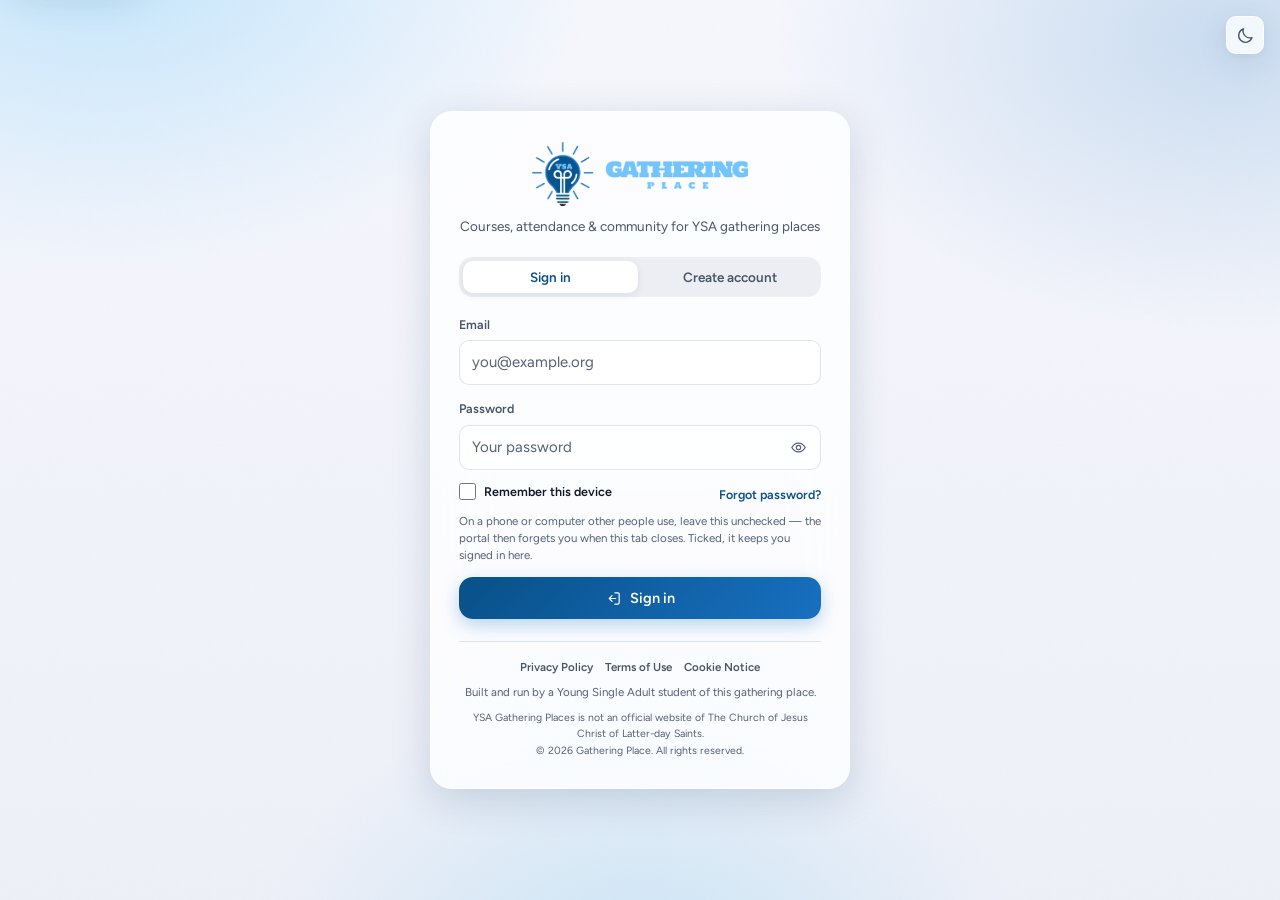
==== app/index.html @ 546b8330 "Gathering Place app, 2026-10-23 19:20 - app/index.html" ====
<!DOCTYPE html>
<html lang="en">
<head>
  <meta charset="UTF-8" />
  <meta name="viewport" content="width=device-width, initial-scale=1.0, viewport-fit=cover" />
  <meta name="theme-color" content="#085088" />
  <title>Gathering Place Portal</title>
  <!-- Every address below is relative, not rooted. The portal serves this page from the
       top of its own domain, where "assets/..." lands on /assets/...; the fixed public
       page serves the same file from a folder of its own, where the same word lands one
       level down. Rooted paths would point at the wrong place in one of the two, and a
       relative path is correct in both because the app changes screens by hash — the
       address of this document never moves while it is open. -->
  <link rel="manifest" href="manifest.webmanifest" />
  <link rel="apple-touch-icon" href="assets/img/icons/apple-touch-icon.png" />
  <meta name="apple-mobile-web-app-capable" content="yes" />
  <meta name="apple-mobile-web-app-status-bar-style" content="default" />
  <meta name="apple-mobile-web-app-title" content="Gathering Place" />
  <script src="assets/js/theme.js?v=101"></script>
  <link rel="icon" type="image/png" href="assets/img/logo.png?v=101" />
  <link rel="stylesheet" href="assets/css/style.css?v=101" />
</head>
<body>
  <!-- The horizon of a screen that is still arriving. It sits above everything and
       takes no taps; js/app.js turns it on only when a request is still out. -->
  <div id="progress" class="progress" aria-hidden="true"></div>
  <a class="skip-link" href="#main">Skip to content</a>
  <div id="app">
    <div class="splash">Loading Gathering Place…</div>
  </div>
  <div id="toast-host" aria-live="polite" aria-atomic="false"></div>
  <div id="announce" class="sr-only" aria-live="polite" aria-atomic="true"></div>
  <!-- The QR decoder loads on demand from qr.js — only the check-in camera reads codes. -->
  <script src="assets/js/vendor/qrcode.min.js"></script>
  <script src="assets/js/api.js?v=101"></script>
  <script src="assets/js/ui.js?v=101"></script>
  <script src="assets/js/context.js?v=101"></script>
  <!-- The bell is loaded with the shell rather than as a page: the bar carries it on every
       screen, and it is the one widget that keeps working between pages. -->
  <script src="assets/js/notify.js?v=101"></script>
  <script src="assets/js/qr.js?v=101"></script>
  <script src="assets/js/pages/legal.js?v=101"></script>
  <script src="assets/js/pages/auth.js?v=101"></script>
  <script src="assets/js/pages/dashboard.js?v=101"></script>
  <script src="assets/js/pages/classes.js?v=101"></script>
  <script src="assets/js/pages/messages.js?v=101"></script>
  <script src="assets/js/pages/certdesign.js?v=101"></script>
  <!-- The certificate screen is a page of its own now, so it loads with the router that
       names it and the page that offers the places to choose from. -->
  <script src="assets/js/pages/certificates.js?v=101"></script>
  <script src="assets/js/pages/stake.js?v=101"></script>
  <script src="assets/js/pages/courses.js?v=101"></script>
  <script src="assets/js/pages/attendance.js?v=101"></script>
  <script src="assets/js/pages/profile.js?v=101"></script>
  <script src="assets/js/pages/record.js?v=101"></script>
  <script src="assets/js/pages/checkin.js?v=101"></script>
  <script src="assets/js/pages/analytics.js?v=101"></script>
  <script src="assets/js/pages/study.js?v=101"></script>
  <script src="assets/js/pages/admin.js?v=101"></script>
  <script src="assets/js/pwa.js?v=101"></script>
  <script src="assets/js/app.js?v=101"></script>
</body>
</html>
---- app/assets/css/style.css ----
/* ============================================================
   Gathering Place — glassmorphism design system
   Light frosted-glass surfaces over a soft gradient mesh, with a
   night setting built from the same tokens rather than a second sheet.
   ============================================================ */

/* ---------------- The letters ----------------
   Gabarito carries the headings and the numbers worth noticing; Figtree carries
   everything a person reads. Both are open-licence files (SIL OFL 1.1 — the
   licences sit beside them in /fonts) served from this same server, because the
   Privacy Policy promises the portal calls out to nobody, and a font fetched
   from a stranger's server would make a quiet lie of that promise. Each address
   carries the bundle's own cache number for the same reason every other asset
   does: a file under /assets is kept a year, and a replacement letter only ever
   reaches anyone through a new number here and in index.html. font-display:
   swap so a slow connection reads the system face for a moment rather than
   no words at all. */
@font-face {
  font-family: "Gabarito";
  font-style: normal;
  font-weight: 600;
  font-display: swap;
  src: url("../fonts/gabarito-600.woff2?v=97") format("woff2");
}
@font-face {
  font-family: "Gabarito";
  font-style: normal;
  font-weight: 700;
  font-display: swap;
  src: url("../fonts/gabarito-700.woff2?v=97") format("woff2");
}
@font-face {
  font-family: "Figtree";
  font-style: normal;
  font-weight: 400;
  font-display: swap;
  src: url("../fonts/figtree-400.woff2?v=97") format("woff2");
}
@font-face {
  font-family: "Figtree";
  font-style: normal;
  font-weight: 600;
  font-display: swap;
  src: url("../fonts/figtree-600.woff2?v=97") format("woff2");
}
@font-face {
  font-family: "Figtree";
  font-style: normal;
  font-weight: 700;
  font-display: swap;
  src: url("../fonts/figtree-700.woff2?v=97") format("woff2");
}

:root {
  color-scheme: light;
  /* The accent is taken from the portal's own mark, not from a framework default:
     #085088 is the navy of the bulb's body and #1870c0 the blue of its filament, read
     straight off logo.png. Anything else — and an indigo-to-violet gradient in particular
     — is a template colour that matches nothing the stake owns. */
  --accent: #085088;
  --accent-2: #1870c0;
  --accent-sky: #5bc0f8;
  --accent-soft: rgba(24, 112, 192, .12);
  --accent-line: rgba(8, 80, 136, .38);
  --accent-glow: rgba(24, 112, 192, .30);
  --ink: #0f172a;
  --ink-2: #475569;
  --ink-3: #94a3b8;
  /* Fine print that still has to be read: the footer line, a field's hint. --ink-3 is
     for decoration (a placeholder, a grey icon) and measures only 2.2:1 on a frosted
     card in daylight; this is the quietest tone that passes WCAG AA at 11-13px. */
  --ink-fine: #55617a;
  --glass: rgba(255, 255, 255, .58);
  --glass-strong: rgba(255, 255, 255, .78);
  --glass-border: rgba(255, 255, 255, .72);
  --hairline: rgba(148, 163, 184, .28);
  --ok: #059669;
  --warn: #b45309;
  --danger: #e11d48;
  /* The surfaces a frosted card cannot express on its own. Named once so the night
     setting only has to answer these, not hunt through the sheet. */
  --page-bg: #eef0f8;
  --mesh-top: #f6f7fd;
  --mesh-1: rgba(91, 192, 248, .34);
  --mesh-2: rgba(24, 112, 192, .20);
  --mesh-3: rgba(14, 165, 233, .16);
  --surface: #fff;              /* a solid plate: a focused field, the selected tab */
  --field: rgba(255, 255, 255, .72);
  --topbar-bg: rgba(255, 255, 255, .55);
  --rail-bg: rgba(255, 255, 255, .6);
  --drawer-bg: rgba(255, 255, 255, .82);
  --dock-bg: rgba(255, 255, 255, .68);
  --subcard-bg: rgba(255, 255, 255, .45);
  --hover: rgba(148, 163, 184, .16);
  --track: rgba(148, 163, 184, .22);
  --tab-track: rgba(148, 163, 184, .16);
  --scrim: rgba(15, 23, 42, .38);
  --shimmer: linear-gradient(90deg, rgba(255,255,255,.4) 25%, rgba(255,255,255,.75) 50%, rgba(255,255,255,.4) 75%);
  --toast-bg: rgba(15, 23, 42, .82);
  --toast-fg: #fff;
  --toast-line: rgba(255, 255, 255, .14);
  --toast-err: rgba(190, 18, 60, .9);
  /* Status ink has to stay readable on a tinted pill in both settings. */
  --ok-ink: #046a4f;     /* 5.57:1 on the green wash, 4.94 on the dimmed glass of a dialog */
  --warn-ink: #92400e;   /* 5.96:1 on the amber wash — #b45309 was 4.22 */
  --danger-ink: #a30f35; /* 5.48:1 on the red wash — #be123c was 4.38 */
  --info-ink: #1d4ed8;
  --neutral-bg: rgba(100, 116, 139, .14);
  --ok-bg: rgba(5, 150, 105, .14);
  --warn-bg: rgba(217, 119, 6, .16);
  --danger-bg: rgba(225, 29, 72, .13);
  --info-bg: rgba(37, 99, 235, .13);
  --danger-wash: rgba(225, 29, 72, .08);
  --on-accent: #fff;            /* white on the navy end measures 8.2:1; night answers it below */
  /* Three corners and two shapes. A surface — a card, a panel, a modal, the dock —
     wears --r-lg; a component inside one — a button, a stat, a menu, a toast —
     wears --r-md; something you tap that sits inside a component, or a row inside
     a panel, wears --r-sm. A pill is 999px and a circle is 50%: those are shapes,
     not sizes, and they never take a step. */
  --r-lg: 22px;
  --r-md: 14px;
  --r-sm: 10px;
  /* The spacing scale: the even numbers from 2 to 34, and nothing between them.
     This UI is dense, so the grid is two pixels rather than four; a size that used
     to sit on an odd number (7, 9, 11) was hand-tuned drift and now rounds to the
     step beside it. 0, 1px hairlines, negative pulls and the three page-level
     offsets (56, 90, 120 — room under the fixed dock) stay literal. */
  --sp-2: 2px;   --sp-4: 4px;   --sp-6: 6px;   --sp-8: 8px;
  --sp-10: 10px; --sp-12: 12px; --sp-14: 14px; --sp-16: 16px;
  --sp-18: 18px; --sp-20: 20px; --sp-22: 22px; --sp-24: 24px;
  --sp-26: 26px; --sp-28: 28px; --sp-30: 30px; --sp-32: 32px;
  --sp-34: 34px;
  --sp-56: 56px;  --sp-90: 90px;  --sp-120: 120px;
  /* The desktop rail's own width. It is a piece of geometry, not a step, and the
     shell's left offsets are measured from this one number rather than repeating
     it as 244 and 268 in two places. */
  --rail-w: 244px;
  /* The type scale: eight steps, named once. A size that is not one of these is
     either a numeral read as a picture (a badge count, the rotating code) or a
     form control, and says so where it is written. */
  --t-hero: 26px;      /* a screen's own title, the headline number */
  --t-title: 18px;     /* a modal's name, a card's claim */
  --t-card: 15px;      /* a section head inside a document */
  --t-body: 14.5px;    /* reading text: a message, a paragraph */
  --t-ui: 13.5px;      /* controls: buttons, tabs, tables, toasts */
  --t-meta: 12.5px;    /* the second line under a title */
  --t-fine: 11.5px;    /* hints, pills, fine print a person still reads */
  --t-micro: 10.5px;   /* the quietest labels: the dock, the rail */
  --shadow-1: 0 2px 10px rgba(15, 23, 42, .05), 0 10px 34px rgba(8, 45, 78, .08);
  --shadow-2: 0 10px 40px rgba(8, 45, 78, .16);
  --rail-shadow: 8px 0 40px rgba(8, 45, 78, .05);
  --blur: blur(18px) saturate(160%);
  /* Figtree for the words. Chosen beside Gabarito from three candidates in a
     preview drawn with these same tokens — and, before it, the stack named Inter,
     which was never actually loaded: every visitor saw whatever their device
     happened to have, and no two people saw the same portal. */
  --font: "Figtree", "Segoe UI", -apple-system, BlinkMacSystemFont, Roboto,
          "Helvetica Neue", Arial, sans-serif;
  /* Only the three weights the shipped files own, and each has one job: 400 is
     reading text, 600 is every label, control, table head and name in a list, and
     700 belongs to the display face and to a numeral that is the content of its
     tile — a count, a code, a date. A label is not a headline; asking for a
     weight no file owns (500 was doing that once) picks the nearest face and
     makes a label look like unremarkable text. */
  /* Gabarito for the headings and the numbers worth noticing: the face a title
     wears, falling back to the body face rather than to the system. */
  --font-display: "Gabarito", "Figtree", "Segoe UI", -apple-system, Roboto,
                  "Helvetica Neue", Arial, sans-serif;
}

/* ---------------- Night setting ----------------
   The same glass, seen through a dark room: the frosted plates go deep slate, the
   mesh dims instead of brightening, and the accent lifts so it still carries a
   heading. Nothing here re-creates a layout — only the values above change. */
[data-theme="dark"] {
  color-scheme: dark;
  --accent: #6cbcf5;
  --accent-2: #9ad6fb;
  --accent-sky: #9ad6fb;
  --accent-soft: rgba(108, 188, 245, .17);
  --accent-line: rgba(108, 188, 245, .42);
  --accent-glow: rgba(108, 188, 245, .26);
  --ink: #eaeefb;
  --ink-2: #aab5d0;
  --ink-3: #7d89a8;
  --ink-fine: #a8b6d6;
  --glass: rgba(30, 39, 66, .62);
  --glass-strong: rgba(35, 45, 74, .88);
  --glass-border: rgba(148, 163, 184, .2);
  --hairline: rgba(148, 163, 184, .17);
  --ok: #34d399;
  --warn: #fbbf24;
  --danger: #fb7185;
  --page-bg: #0b1020;
  --mesh-top: #101731;
  --mesh-1: rgba(24, 112, 192, .30);
  --mesh-2: rgba(91, 192, 248, .13);
  --mesh-3: rgba(14, 165, 233, .10);
  --surface: #1b2340;
  --field: rgba(12, 18, 38, .6);
  --topbar-bg: rgba(13, 19, 40, .78);
  --rail-bg: rgba(13, 19, 40, .86);
  --drawer-bg: rgba(15, 22, 45, .96);
  --dock-bg: rgba(21, 29, 55, .92);
  --subcard-bg: rgba(12, 18, 38, .5);
  --hover: rgba(148, 163, 184, .12);
  --track: rgba(148, 163, 184, .2);
  --tab-track: rgba(148, 163, 184, .14);
  --scrim: rgba(2, 6, 18, .68);
  --shimmer: linear-gradient(90deg, rgba(148,163,184,.07) 25%, rgba(148,163,184,.17) 50%, rgba(148,163,184,.07) 75%);
  --toast-bg: rgba(226, 232, 240, .95);
  --toast-fg: #0b1020;
  --toast-line: rgba(15, 23, 42, .16);
  --toast-err: rgba(251, 113, 133, .95);
  --ok-ink: #6ee7b7;
  --warn-ink: #fcd34d;
  --danger-ink: #fda4af;
  --info-ink: #93c5fd;
  --neutral-bg: rgba(148, 163, 184, .16);
  --ok-bg: rgba(52, 211, 153, .16);
  --warn-bg: rgba(251, 191, 36, .16);
  --danger-bg: rgba(251, 113, 133, .16);
  --info-bg: rgba(147, 197, 253, .16);
  --danger-wash: rgba(251, 113, 133, .12);
  /* The night accent lifts to a light blue so it still carries a heading, and that flips
     the text sitting on it: white on a light face measures barely 2:1, so a button or an
     avatar drawn in the accent carries dark ink here rather than white. */
  --on-accent: #06182b;
  --shadow-1: 0 2px 10px rgba(0, 0, 0, .3), 0 10px 34px rgba(2, 6, 23, .45);
  --shadow-2: 0 10px 40px rgba(2, 6, 23, .6);
  --rail-shadow: 8px 0 40px rgba(2, 6, 23, .4);
}


* { box-sizing: border-box; margin: 0; padding: 0; }
html { -webkit-text-size-adjust: 100%; }
/* A component class that sets `display` — .btn, .scan-video, .dock-item — outranks the
   browser's own [hidden] rule, so hiding an element with the attribute would silently
   fail and show both halves of a two-state control. One line keeps `hidden` honest. */
[hidden] { display: none !important; }
body {
  min-height: 100vh;
  font-family: var(--font);
  color: var(--ink);
  line-height: 1.55;
  -webkit-font-smoothing: antialiased;
  text-rendering: optimizeLegibility;
  background: var(--page-bg);
}

/* Gradient mesh backdrop */
body::before {
  content: "";
  position: fixed; inset: 0; z-index: -2;
  background:
    radial-gradient(52rem 34rem at 8% -6%, var(--mesh-1), transparent 60%),
    radial-gradient(46rem 30rem at 96% 4%, var(--mesh-2), transparent 62%),
    radial-gradient(40rem 30rem at 50% 108%, var(--mesh-3), transparent 60%),
    linear-gradient(180deg, var(--mesh-top) 0%, var(--page-bg) 100%);
}
/* Fine grain so surfaces never look flat */
body::after {
  content: "";
  position: fixed; inset: 0; z-index: -1; pointer-events: none; opacity: .35;
  background-image: url("data:image/svg+xml,%3Csvg xmlns='http://www.w3.org/2000/svg' width='140' height='140'%3E%3Cfilter id='n'%3E%3CfeTurbulence type='fractalNoise' baseFrequency='.9' numOctaves='2'/%3E%3CfeColorMatrix type='saturate' values='0'/%3E%3C/filter%3E%3Crect width='140' height='140' filter='url(%23n)' opacity='.05'/%3E%3C/svg%3E");
}

a { color: var(--accent); text-decoration: none; }
button { font-family: inherit; cursor: pointer; }
:focus-visible { outline: 2px solid var(--accent); outline-offset: 2px; }

.glass {
  background: var(--glass);
  -webkit-backdrop-filter: var(--blur);
  backdrop-filter: var(--blur);
  border: 1px solid var(--glass-border);
  box-shadow: var(--shadow-1);
}

/* ---------------- Top bar ---------------- */
.topbar {
  position: sticky; top: 0; z-index: 40;
  display: flex; align-items: center; gap: var(--sp-12);
  padding: var(--sp-12) var(--sp-18);
  background: var(--topbar-bg);
  -webkit-backdrop-filter: var(--blur);
  backdrop-filter: var(--blur);
  border-bottom: 1px solid var(--glass-border);
  box-shadow: 0 4px 24px rgba(8, 45, 78, .06);
}
.topbar .logo { display: flex; align-items: center; gap: var(--sp-10); flex: 1; min-width: 0; }
.topbar .brand-img { height: 30px; width: auto; display: block; }
.avatar-btn {
  display: flex; align-items: center; gap: var(--sp-8);
  background: var(--glass-strong); border: 1px solid var(--glass-border);
  border-radius: 999px; padding: var(--sp-6) var(--sp-12) var(--sp-6) var(--sp-6);
  -webkit-backdrop-filter: var(--blur); backdrop-filter: var(--blur);
  transition: box-shadow .18s, transform .18s;
}
.avatar-btn:hover { box-shadow: var(--shadow-1); transform: translateY(-1px); }
.avatar-btn .nm { font-size: var(--t-meta); font-weight: 600; color: var(--ink-2); }

.menu {
  position: absolute; right: 14px; top: 58px; z-index: 60; min-width: 210px;
  background: var(--glass-strong);
  -webkit-backdrop-filter: var(--blur); backdrop-filter: var(--blur);
  border: 1px solid var(--glass-border); border-radius: var(--r-md);
  box-shadow: var(--shadow-2); padding: var(--sp-6); overflow: hidden;
  animation: menuIn .16s ease;
}
@keyframes menuIn { from { opacity: 0; transform: translateY(-6px); } to { opacity: 1; } }
.menu .mhead { padding: var(--sp-8) var(--sp-12) var(--sp-6); font-size: var(--t-micro); letter-spacing: .06em;
               text-transform: uppercase; color: var(--ink-fine); font-weight: 600; }
.menu button {
  display: flex; align-items: center; gap: var(--sp-10); width: 100%;
  background: none; border: none; text-align: left;
  padding: var(--sp-10) var(--sp-12); border-radius: var(--r-sm); font-size: var(--t-ui); color: var(--ink);
}
.menu button:hover { background: var(--accent-soft); }
.menu button.danger { color: var(--danger); }
.menu button svg { color: var(--ink-2); }

/* ---------------- The bell ----------------
   The count is the whole feature, so it is the only thing on the bar allowed to be red —
   and it is a disc the number sits in, not a dot that says only "something happened".
   The panel is the account menu's glass at a width a paragraph can live in: frosted, since
   it is shell chrome that floats over the page rather than a plate of content, and quiet
   everywhere except the mark itself. */
.bell-wrap { position: relative; display: grid; }
.bell-btn { position: relative; }
.bell-dot {
  position: absolute; top: -5px; right: -5px;
  min-width: 17px; height: 17px; padding: 0 var(--sp-4); border-radius: 999px;
  background: var(--danger); color: var(--on-accent);
  font-size: 10px; font-weight: 700; font-variant-numeric: tabular-nums;
  display: none; place-items: center; line-height: 1;
  box-shadow: 0 2px 6px rgba(225, 29, 72, .38);
}
.bell-btn.has-news .bell-dot { display: grid; }
.bell-btn.has-news { color: var(--accent); border-color: var(--accent-line); }
.bell-panel {
  position: absolute; right: 0; top: calc(100% + 10px); z-index: 62;
  width: min(384px, calc(100vw - 24px));
  display: flex; flex-direction: column;
  background: var(--glass-strong);
  -webkit-backdrop-filter: blur(26px) saturate(170%); backdrop-filter: blur(26px) saturate(170%);
  border: 1px solid var(--glass-border); border-radius: var(--r-lg);
  box-shadow: var(--shadow-2); overflow: hidden; animation: menuIn .16s ease;
}
.bell-head { display: flex; align-items: center; justify-content: space-between; gap: var(--sp-10);
             padding: var(--sp-12) var(--sp-14) var(--sp-10); border-bottom: 1px solid var(--hairline); }
.bell-head .mhead { font-size: var(--t-micro); font-weight: 600; letter-spacing: .06em;
                    text-transform: uppercase; color: var(--ink-fine); }
.bell-all { background: none; border: none; font: inherit; font-size: var(--t-meta); font-weight: 600;
            color: var(--accent); padding: var(--sp-4) var(--sp-8); border-radius: var(--r-sm); cursor: pointer; }
.bell-all:hover { background: var(--accent-soft); }
.bell-list { max-height: min(56vh, 430px); overflow-y: auto; -webkit-overflow-scrolling: touch; }
.bell-none { padding: var(--sp-24) var(--sp-20); text-align: center; color: var(--ink-fine);
             font-size: var(--t-meta); line-height: 1.62; }
.bell-row { display: flex; align-items: flex-start; gap: var(--sp-2); padding: var(--sp-2) var(--sp-8) var(--sp-2) var(--sp-6);
            border-bottom: 1px solid var(--hairline); }
.bell-row:last-child { border-bottom: none; }
.bell-open { flex: 1 1 auto; min-width: 0; display: flex; align-items: flex-start; gap: var(--sp-12);
             background: none; border: none; font: inherit; color: inherit; text-align: left;
             padding: var(--sp-12) var(--sp-4); border-radius: var(--r-sm); cursor: pointer; }
.bell-open:hover { background: var(--hover); }
/* One mark per kind of news, tinted by what it is: a reminder is a warning about tomorrow,
   a result is good news about you, and a message is a message. */
.bell-ic { flex: none; width: 30px; height: 30px; border-radius: var(--r-sm); display: grid;
           place-items: center; background: var(--accent-soft); color: var(--accent); }
.bell-ic.reminder { background: var(--warn-bg); color: var(--warn-ink); }
.bell-ic.result { background: var(--ok-bg); color: var(--ok-ink); }
.bell-ic.account { background: var(--info-bg); color: var(--info-ink); }
.bell-words { display: flex; flex-direction: column; min-width: 0; }
.bell-title { font-size: var(--t-ui); font-weight: 600; letter-spacing: -.01em; color: var(--ink); }
.bell-body { font-size: var(--t-meta); line-height: 1.55; color: var(--ink-2); margin-top: var(--sp-2);
             display: -webkit-box; -webkit-line-clamp: 3; line-clamp: 3;
             -webkit-box-orient: vertical; overflow: hidden; }
/* --ink-fine, not --ink-3: how long ago a notice arrived is information a person reads,
   and the sheet's own rule reserves --ink-3 for decoration that may fail to be read. */
.bell-when { font-size: var(--t-micro); font-weight: 600; letter-spacing: .05em; text-transform: uppercase;
             color: var(--ink-fine); margin-top: var(--sp-4); }
.bell-seen { flex: none; width: 28px; height: 28px; margin-top: var(--sp-12); border: none;
             background: none; color: var(--ink-fine); border-radius: var(--r-sm); display: grid;
             place-items: center; cursor: pointer; }
.bell-seen:hover { background: var(--hover); color: var(--ink-2); }
.bell-older { padding: var(--sp-10) var(--sp-16) var(--sp-12); font-size: var(--t-fine); line-height: 1.5; color: var(--ink-fine);
              border-top: 1px solid var(--hairline); }
.bell-foot { border-top: 1px solid var(--hairline); padding: var(--sp-12) var(--sp-14) var(--sp-14);
             background: var(--subcard-bg); }
.bell-alerts { display: flex; align-items: center; gap: var(--sp-10); cursor: pointer;
               font-size: var(--t-meta); font-weight: 600; color: var(--ink); }
/* The switch is drawn rather than the checkbox shown: a tick box asks nothing of a thumb,
   while a sliding face says what the other half of the sentence would be. */
.bell-check { appearance: none; -webkit-appearance: none; flex: none; position: relative;
  width: 40px; height: 23px; border-radius: 999px; background: var(--track);
  border: 1px solid var(--glass-border); cursor: pointer; transition: background .18s; }
.bell-check::after { content: ""; position: absolute; top: 2px; left: 2px; width: 17px;
  height: 17px; border-radius: 50%; background: var(--surface);
  box-shadow: 0 1px 3px rgba(15, 23, 42, .3); transition: transform .18s; }
.bell-check:checked { background: var(--accent); }
.bell-check:checked::after { transform: translateX(17px); }
.bell-note { margin-top: var(--sp-8); font-size: var(--t-fine); line-height: 1.55; color: var(--ink-fine); }
/* On a phone the bar is only so wide, so the drop becomes a sheet hung from the bar itself:
   the wrapper stops being the anchor and the sticky topbar, which is positioned, takes over. */
@media (max-width: 620px) {
  .bell-wrap { position: static; }
  .bell-panel { left: 8px; right: 8px; width: auto; top: calc(100% + 4px); }
}
/* The bar gained a control, so the account chip gives back the room it was borrowing: the
   face says whose it is, and the name is one tap away in the menu it opens. */
@media (max-width: 480px) {
  .avatar-btn .nm { display: none; }
  .avatar-btn { padding: var(--sp-6); }
}

/* ---------------- Layout ---------------- */
.container { max-width: 980px; margin: 0 auto; padding: var(--sp-22) var(--sp-18) var(--sp-120); }
.page-head { margin-bottom: var(--sp-18); }
.page-title { font-family: var(--font-display); font-size: var(--t-hero);
             font-weight: 700; letter-spacing: -.012em; }
.page-sub { color: var(--ink-2); font-size: var(--t-ui); margin-top: var(--sp-2); }

/* The shell frosts (topbar, rail, drawer, dock, modal, the sign-in card); the plates the
   information sits on are solid. A frosted plate over a frosted shell has nothing behind it
   to blur, so it only ever loses contrast — and a white edge on a white card is no edge at
   all, which is why every plate below takes --hairline rather than --glass-border. */
.card {
  background: var(--surface);
  border: 1px solid var(--hairline);
  border-radius: var(--r-lg);
  box-shadow: var(--shadow-1);
  padding: var(--sp-18);
  margin-bottom: var(--sp-16);
}
.card > h2, .sec-title {
  font-size: var(--t-meta); font-weight: 600; letter-spacing: .07em; text-transform: uppercase;
  color: var(--ink-2); margin-bottom: var(--sp-12);
}
.sec-title { margin: var(--sp-22) var(--sp-2) var(--sp-10); }

.stat-grid { display: grid; grid-template-columns: repeat(2, 1fr); gap: var(--sp-12); }
.stat {
  background: var(--surface);
  border: 1px solid var(--hairline); border-radius: var(--r-md);
  padding: var(--sp-14) var(--sp-16); box-shadow: var(--shadow-1);
}
.stat .n { font-family: var(--font-display); font-size: var(--t-hero);
           font-weight: 700; letter-spacing: -.02em; color: var(--accent); }
.stat .l { font-size: var(--t-fine); font-weight: 600; letter-spacing: .05em; text-transform: uppercase;
           color: var(--ink-fine); }

/* ---------------- Forms ---------------- */
label { display: block; font-size: var(--t-meta); font-weight: 600; color: var(--ink-2); margin-bottom: var(--sp-6); }
input, select, textarea {
  width: 100%; font: inherit; font-size: 15px; color: var(--ink);
  background: var(--field);
  border: 1px solid var(--hairline);
  border-radius: var(--r-sm);
  padding: var(--sp-10) var(--sp-12);
  transition: border-color .15s, box-shadow .15s, background .15s;
}
input::placeholder { color: var(--ink-fine); }
input:focus, select:focus, textarea:focus {
  outline: none; border-color: var(--accent);
  box-shadow: 0 0 0 3px var(--accent-soft); background: var(--surface);
}
select { appearance: none;
  background-image: url("data:image/svg+xml,%3Csvg xmlns='http://www.w3.org/2000/svg' width='12' height='8' fill='none'%3E%3Cpath d='M1 1.5 6 6.5 11 1.5' stroke='%2364748b' stroke-width='1.6' stroke-linecap='round'/%3E%3C/svg%3E");
  background-repeat: no-repeat; background-position: right var(--sp-12) center; padding-right: var(--sp-32); }
.field { margin-bottom: var(--sp-14); }
.row { display: flex; gap: var(--sp-10); }
.row > * { flex: 1; min-width: 0; }

/* ---------------- Buttons ---------------- */
.btn {
  display: inline-flex; align-items: center; justify-content: center; gap: var(--sp-8);
  width: 100%; border: none; border-radius: var(--r-md);
  padding: var(--sp-12) var(--sp-16); font-size: var(--t-body); font-weight: 600; letter-spacing: -.005em;
  background: linear-gradient(135deg, var(--accent), var(--accent-2));
  color: var(--on-accent); box-shadow: 0 6px 18px var(--accent-glow);
  transition: transform .15s, box-shadow .15s, filter .15s;
}
.btn:hover { filter: brightness(1.06); transform: translateY(-1px); box-shadow: 0 9px 24px var(--accent-glow); }
.btn:active { transform: scale(.98); }
.btn:disabled { opacity: .55; pointer-events: none; }
.btn.secondary {
  background: var(--surface); color: var(--ink);
  border: 1px solid var(--hairline); box-shadow: var(--shadow-1);
}
/* brightness() cannot lighten a white plate, so a secondary button answers a hover with
   its edge instead — the same line the accent carries everywhere else. */
.btn.secondary:hover { border-color: var(--accent-line); }
.btn.ghost { background: transparent; color: var(--accent); border: 1px solid var(--hairline); box-shadow: none; }
.btn.ghost:hover { background: var(--accent-soft); }
.btn.danger { background: linear-gradient(135deg, #f43f5e, #e11d48); box-shadow: 0 6px 18px rgba(225, 29, 72, .3); }
.btn.sm { width: auto; padding: var(--sp-8) var(--sp-14); font-size: var(--t-meta); border-radius: var(--r-sm); }
.btn.icon-only { width: auto; padding: var(--sp-8); border-radius: var(--r-sm); }

/* ---------------- Lists / tables ---------------- */
.list-item {
  display: flex; align-items: center; gap: var(--sp-12);
  padding: var(--sp-12) var(--sp-2); border-bottom: 1px solid var(--hairline);
}
.list-item:last-child { border-bottom: none; }
.list-item .grow { flex: 1; min-width: 0; }
.list-item .title { font-family: var(--font-display); font-weight: 600;
                    font-size: var(--t-body); letter-spacing: -.006em; }
.list-item .meta { font-size: var(--t-meta); color: var(--ink-2); }
/* A room under the place that holds it: one step in and one step smaller, so the place
   reads as the heading and the rooms as the things it contains. */
.list-item.sub { margin-left: var(--sp-16); padding: var(--sp-10) var(--sp-2) var(--sp-10) var(--sp-14);
  border-left: 1px solid var(--hairline); }
.list-item.sub .title { font-weight: 600; font-size: var(--t-ui); }
.list-item.sub .meta { font-size: var(--t-fine); }
table { width: 100%; border-collapse: collapse; font-size: var(--t-ui); }
th, td { text-align: left; padding: var(--sp-10) var(--sp-8); border-bottom: 1px solid var(--hairline); }
th { font-size: var(--t-micro); font-weight: 600; letter-spacing: .06em; text-transform: uppercase; color: var(--ink-fine); }
tr:last-child td { border-bottom: none; }

/* ---------------- Pills ---------------- */
.pill {
  display: inline-flex; align-items: center; gap: var(--sp-6);
  font-size: var(--t-fine); font-weight: 600; padding: var(--sp-4) var(--sp-10); border-radius: 999px;
  background: var(--neutral-bg); color: var(--ink-2);
  -webkit-backdrop-filter: blur(6px); backdrop-filter: blur(6px);
}
.pill.green { background: var(--ok-bg); color: var(--ok-ink); }
.pill.amber { background: var(--warn-bg); color: var(--warn-ink); }
.pill.red { background: var(--danger-bg); color: var(--danger-ink); }
.pill.blue { background: var(--info-bg); color: var(--info-ink); }
.pill.grey { background: var(--neutral-bg); color: var(--ink-2); }

/* ---------------- Sidebar / drawer / dock navigation ---------------- */
.sidebar, .drawer, .drawer-scrim, .menu-btn { display: none; }

.dock {
  position: fixed; left: 50%; transform: translateX(-50%);
  bottom: max(14px, env(safe-area-inset-bottom)); z-index: 45;
  width: min(460px, calc(100% - 22px));
  display: flex; gap: var(--sp-2); padding: var(--sp-6);
  background: var(--dock-bg);
  -webkit-backdrop-filter: var(--blur); backdrop-filter: var(--blur);
  border: 1px solid var(--glass-border); border-radius: var(--r-lg);
  box-shadow: var(--shadow-2);
}
.dock-item {
  flex: 1 1 0; min-width: 0; display: flex; flex-direction: column; align-items: center; gap: var(--sp-2);
  padding: var(--sp-8) var(--sp-2) var(--sp-6); border-radius: var(--r-md); border: none; background: none;
  color: var(--ink-fine); font-size: var(--t-micro); font-weight: 600; letter-spacing: .02em;
  transition: color .15s, background .15s;
}
.dock-item svg { transition: transform .15s; }
.dock-item:hover { color: var(--ink-2); }
.dock-item.active { color: var(--accent); background: var(--accent-soft); }
.dock-item.active svg { transform: translateY(-1px); }
.dock-more { cursor: pointer; }
.nav-badge {
  position: absolute; top: -4px; right: -4px;
  min-width: 16px; height: 16px; padding: 0 var(--sp-4); border-radius: 999px;
  /* --on-accent is the one token that is the right ink on a saturated face in both
     settings: white on the daylight red, dark navy on the night's light rose. Naming
     --on-brand here would read as that token's purpose, but it is only ever given a value
     by the night setting, so in daylight these counts inherited the page's own dark ink —
     a number nobody could see on a red disc. */
  background: var(--danger); color: var(--on-accent); font-size: 10px; font-weight: 700;
  display: grid; place-items: center; box-shadow: 0 2px 6px rgba(225, 29, 72, .4);
  font-variant-numeric: tabular-nums;
}
.dock .nav-badge { position: static; margin: 0; }
.dock-item, .side-item { position: relative; }

/* ---------------- The door is shut ---------------- */
/* The one screen that is not the app: the published copy of the portal saying it cannot
   reach the laptop that runs it. It borrows the sign-in card's shape so it reads as part
   of the same thing, and it is careful not to look like a mistake — nobody's password is
   wrong here, and there is nothing for the person holding the phone to fix. */
.down-card { max-width: 400px; text-align: center; }
.down-card .logo { margin-bottom: var(--sp-14); }
.down-title { font-family: var(--font-display); font-size: var(--t-title);
              font-weight: 700; letter-spacing: -.01em; margin: 0 0 var(--sp-10); }
.down-why { color: var(--ink-2); font-size: var(--t-ui); line-height: 1.62; margin: 0 0 var(--sp-20); }
.down-note { color: var(--ink-fine); font-size: var(--t-fine); line-height: 1.6; margin: var(--sp-16) 0 0; }

/* ---------------- Auth ---------------- */
.auth-wrap {
  min-height: 100vh; display: flex; align-items: center; justify-content: center; padding: var(--sp-22);
}
.auth-card {
  width: 100%; max-width: 420px;
  background: var(--glass-strong);
  -webkit-backdrop-filter: blur(26px) saturate(170%); backdrop-filter: blur(26px) saturate(170%);
  border: 1px solid var(--glass-border); border-radius: var(--r-lg);
  box-shadow: var(--shadow-2); padding: var(--sp-30) var(--sp-28);
}
.auth-card .logo { text-align: center; margin-bottom: var(--sp-20); }
.auth-card .brand-img { height: 64px; width: auto; margin: 0 auto var(--sp-10); display: block; }
.auth-card .tag { color: var(--ink-2); font-size: var(--t-ui); margin-top: var(--sp-2); }
/* Who is asking, and the three documents that say what they may keep. Read from
   /api/legal, so this line and the policy cannot drift apart. */
.auth-foot { margin-top: var(--sp-22); padding-top: var(--sp-16); border-top: 1px solid var(--hairline);
             text-align: center; font-size: var(--t-fine); color: var(--ink-fine); line-height: 1.65; }
.auth-card .hint { color: var(--ink-fine); }
.auth-foot .docs { display: flex; gap: var(--sp-12); justify-content: center; margin-bottom: var(--sp-6); }
.auth-foot .docs a { font-size: var(--t-fine); font-weight: 600; color: var(--ink-2); }
.auth-foot .docs a:hover { color: var(--accent); text-decoration: underline; }
/* Whose site this is not, and who owns the writing of it. Both sentences are built once,
   by Legal.smallPrint(), from the same /api/legal wording that the Terms quote and a
   printed sheet carries — so the rules below only decide how quietly they sit. */
.small-print { margin-top: var(--sp-8); font-size: var(--t-micro); line-height: 1.5; color: var(--ink-fine); }
.small-print div + div { margin-top: 1px; }
/* A policy page ends in these lines, so they need to read as the end of a document rather
   than as a caption: a touch larger, and clear of the letter address above. */
.doc-foot .small-print { margin-top: var(--sp-12); font-size: var(--t-fine); line-height: 1.55; }
/* The 244px rail has the least room of any of the four corners, and fine print there is
   the first thing to crowd out the navigation. */
.side-foot .small-print { margin-top: var(--sp-2); padding: 0 var(--sp-4); font-size: 9.5px; line-height: 1.45; }
/* Sign-in's own small row: the choice to stay, and the way back in. */
.keep-row { display: flex; align-items: center; justify-content: space-between;
            gap: var(--sp-12); margin: -2px 0 0; }
.keep { display: inline-flex; align-items: center; gap: var(--sp-8); font-size: var(--t-meta);
        font-weight: 600; color: var(--ink); cursor: pointer; }
.keep input[type="checkbox"] { width: 17px; height: 17px; flex: none; accent-color: var(--accent);
                               cursor: pointer; }
.keep-note { font-size: var(--t-fine); color: var(--ink-fine); line-height: 1.45; margin: var(--sp-6) 0 var(--sp-14); }
.tabs {
  display: flex; gap: var(--sp-4); padding: var(--sp-4); margin-bottom: var(--sp-18);
  background: var(--tab-track); border-radius: var(--r-md);
}
.tabs button {
  flex: 1; border: none; background: none; padding: var(--sp-8); border-radius: var(--r-sm);
  font-size: var(--t-ui); font-weight: 600; color: var(--ink-2); transition: all .15s;
}
.tabs button.active { background: var(--surface); color: var(--accent); box-shadow: 0 2px 8px rgba(15, 23, 42, .08); }
.linkbtn { background: none; border: none; color: var(--accent); font-size: var(--t-meta); font-weight: 600;
           padding: 0; }
.linkbtn:hover { text-decoration: underline; }

/* ---------------- Modal ---------------- */
.modal-backdrop {
  position: fixed; inset: 0; z-index: 80;
  background: var(--scrim);
  -webkit-backdrop-filter: blur(6px); backdrop-filter: blur(6px);
  display: flex; align-items: center; justify-content: center; padding: var(--sp-20);
  animation: fade .18s ease;
}
@keyframes fade { from { opacity: 0; } to { opacity: 1; } }
.modal {
  width: 100%; max-width: 460px; max-height: 86vh; overflow: auto;
  background: var(--glass-strong);
  -webkit-backdrop-filter: blur(26px) saturate(170%); backdrop-filter: blur(26px) saturate(170%);
  border: 1px solid var(--glass-border); border-radius: var(--r-lg);
  box-shadow: var(--shadow-2); padding: var(--sp-22);
  animation: rise .2s cubic-bezier(.2, .8, .3, 1);
}
@keyframes rise { from { opacity: 0; transform: translateY(14px) scale(.98); } to { opacity: 1; } }
.modal h2 { font-family: var(--font-display); font-size: var(--t-title);
            font-weight: 700; letter-spacing: -.012em; margin-bottom: var(--sp-4); }
.modal .msub { color: var(--ink-2); font-size: var(--t-ui); margin-bottom: var(--sp-14); }
.modal .mactions { display: flex; gap: var(--sp-10); margin-top: var(--sp-16); }
.modal .mactions .btn { flex: 1; }
/* dialog header: title on the left, dismiss control on the right */
.modal:focus { outline: none; }
.mhead { display: flex; align-items: flex-start; gap: var(--sp-10); justify-content: space-between;
         margin-bottom: var(--sp-16); }
.mhead .mt { min-width: 0; }
.mhead h2 { margin: 0; }
.mhead .msub { margin: var(--sp-4) 0 0; }
.mclose { flex: none; width: 30px; height: 30px; margin: -5px -5px 0 0; border-radius: var(--r-sm);
          color: var(--ink-fine); }
.mclose:hover { color: var(--ink); background: var(--hover); }
.mclose:focus-visible { outline: 2px solid var(--accent); outline-offset: 2px; }

/* ---------------- Toasts ---------------- */
#toast-host {
  position: fixed; top: 16px; left: 50%; transform: translateX(-50%);
  z-index: 120; display: flex; flex-direction: column; gap: var(--sp-8);
  width: min(420px, 92%);
}
.toast {
  display: flex; align-items: center; gap: var(--sp-10);
  background: var(--toast-bg); color: var(--toast-fg);
  -webkit-backdrop-filter: blur(12px); backdrop-filter: blur(12px);
  border: 1px solid var(--toast-line);
  padding: var(--sp-12) var(--sp-16); border-radius: var(--r-md); font-size: var(--t-ui); font-weight: 600;
  box-shadow: 0 12px 34px rgba(15, 23, 42, .3);
  animation: toastIn .22s cubic-bezier(.2, .8, .3, 1);
}
@keyframes toastIn { from { opacity: 0; transform: translateY(-10px); } to { opacity: 1; } }
.toast.ok svg { color: #34d399; }
.toast.err { background: var(--toast-err); }
.toast.err svg { color: #fecdd3; }

/* ---------------- Misc ---------------- */
.empty { text-align: center; color: var(--ink-2); padding: var(--sp-34) var(--sp-12); font-size: var(--t-ui); }
.empty svg { color: var(--ink-3); margin-bottom: var(--sp-10); }
.muted { color: var(--ink-2); }
/* A fact nobody has entered yet reads differently from an empty one: it is a prompt
   to fill it in, so it sits quieter than the text around it. */
.unset { color: var(--ink-fine); font-style: italic; }
/* A cell that must not widen the table past the screen. The full value stays in the
   title, so nothing is lost to the person who needs to read all of it. */
.truncate { max-width: 260px; overflow: hidden; text-overflow: ellipsis; white-space: nowrap; }
.hr { height: 1px; background: var(--hairline); margin: var(--sp-16) 0; border: none; }
.spacer { height: 10px; }
.center { text-align: center; }
.actions { display: flex; gap: var(--sp-8); flex-wrap: wrap; }
.actions .btn { width: auto; flex: 1; min-width: 110px; }
/* Buttons that belong to one decision, sitting beside each other rather than in a
   column the way a full-width .btn would stack them. */
.btns { display: flex; gap: var(--sp-8); flex-wrap: wrap; align-items: center; }
.btns .btn { width: auto; flex: 0 1 auto; }
.btns input[type="file"] { display: none; }
.skel {
  border-radius: var(--r-md);
  background: var(--shimmer);
  background-size: 200% 100%; animation: shimmer 1.3s infinite; height: 64px; margin-bottom: var(--sp-12);
}
@keyframes shimmer { from { background-position: 200% 0; } to { background-position: -200% 0; } }
.code-chip {
  font-family: ui-monospace, "SF Mono", Menlo, Consolas, monospace;
  font-size: 20px; letter-spacing: .28em; font-weight: 700; color: var(--accent);
  background: var(--accent-soft); border: 1px dashed var(--accent-line);
  border-radius: var(--r-md); padding: var(--sp-10) var(--sp-14); text-align: center;
}

/* ---------------- Responsive frame ----------------
   ≥1080px : persistent 244px sidebar, no dock
   <1080px : off-canvas drawer (via the menu button) + bottom dock            */
.icon-btn {
  display: grid; place-items: center; width: 38px; height: 38px; flex: none;
  border: 1px solid var(--glass-border); border-radius: var(--r-sm);
  background: var(--glass-strong); color: var(--ink-2);
  -webkit-backdrop-filter: var(--blur); backdrop-filter: var(--blur);
  box-shadow: var(--shadow-1); transition: color .15s, transform .15s;
}
.icon-btn:hover { color: var(--accent); transform: translateY(-1px); }
.topbar .logo { gap: var(--sp-12); }
.brand-mobile { height: 26px; }
.crumb { display: flex; flex-direction: column; min-width: 0; }
.crumb-stake { font-size: var(--t-ui); font-weight: 600; color: var(--ink); letter-spacing: -.01em;
               white-space: nowrap; overflow: hidden; text-overflow: ellipsis; }
.crumb-role { font-size: var(--t-micro); font-weight: 600; letter-spacing: .05em; text-transform: uppercase;
              color: var(--ink-fine); }
.menu-btn { display: grid; }
/* On the narrowest phones the wordmark and the gathering place's name were fighting
   over the same forty pixels, and the name lost: "Test Stake" was being ellipsised to
   its first letter. The wordmark is already at the head of the drawer and on the sign-in
   card, so there it stays; here the bar keeps the one label that changes what the page
   means. At 440px both fit, and from there up nothing changes. */
@media (max-width: 439px) {
  .topbar .logo .brand-mobile { display: none; }
}

@media (max-width: 1079px) {
  .drawer {
    position: fixed; inset: 0 auto 0 0; z-index: 70; width: min(300px, 84vw);
    display: flex; flex-direction: column; gap: var(--sp-14); padding: var(--sp-16) var(--sp-14);
    background: var(--drawer-bg);
    -webkit-backdrop-filter: blur(26px) saturate(170%); backdrop-filter: blur(26px) saturate(170%);
    border-right: 1px solid var(--glass-border); box-shadow: var(--shadow-2);
    /* Off the edge is not the same as gone: `visibility: hidden` waits for the slide to
       finish, then takes the panel out of hit-testing and the accessibility tree. The
       JS keeps it `inert` as well, for browsers that do not know `visibility`. */
    transform: translateX(-102%); visibility: hidden;
    transition: transform .24s cubic-bezier(.2, .8, .3, 1), visibility 0s .24s;
    overflow-y: auto;
  }
  body.drawer-open .drawer { transform: translateX(0); visibility: visible;
    transition: transform .24s cubic-bezier(.2, .8, .3, 1), visibility 0s 0s; }
  .drawer-scrim {
    position: fixed; inset: 0; z-index: 65; background: var(--scrim);
    -webkit-backdrop-filter: blur(4px); backdrop-filter: blur(4px);
    opacity: 0; pointer-events: none; transition: opacity .2s;
  }
  body.drawer-open .drawer-scrim { opacity: 1; pointer-events: auto; }
  .drawer-head { display: flex; align-items: center; justify-content: space-between; }
  .drawer-head .brand-img { height: 30px; }
}

@media (min-width: 1080px) {
  .sidebar {
    position: fixed; inset: 0 0 auto 0; z-index: 42; width: var(--rail-w); min-height: 100vh;
    display: flex; flex-direction: column; gap: var(--sp-12); padding: var(--sp-18) var(--sp-14);
    background: var(--rail-bg);
    -webkit-backdrop-filter: var(--blur); backdrop-filter: var(--blur);
    border-right: 1px solid var(--glass-border); box-shadow: var(--rail-shadow);
  }
  .dock, .menu-btn, .brand-mobile, .topbar .crumb { display: none; }
  .topbar { padding-left: calc(var(--rail-w) + var(--sp-24)); }
  .container { margin-left: var(--rail-w); max-width: 1180px; padding: var(--sp-30) var(--sp-32) var(--sp-56); }
  .stat-grid { grid-template-columns: repeat(4, 1fr); }
}

.side-brand { display: flex; align-items: center; padding: var(--sp-2) var(--sp-6) var(--sp-6); }
.side-brand .brand-img { height: 34px; width: auto; }
.side-stake {
  margin: 0 var(--sp-2); padding: var(--sp-12) var(--sp-14); border-radius: var(--r-md);
  background: var(--glass-strong); border: 1px solid var(--glass-border);
}
.ss-label { font-size: var(--t-micro); font-weight: 600; letter-spacing: .08em; text-transform: uppercase;
            color: var(--ink-fine); margin-bottom: var(--sp-4); }
.ss-name { font-family: var(--font-display); font-size: var(--t-body);
           font-weight: 700; color: var(--ink); letter-spacing: -.006em; }
.ss-role { font-size: var(--t-fine); color: var(--accent); font-weight: 600; margin-top: var(--sp-2); }
.ss-select { font-size: var(--t-ui); font-weight: 600; padding: var(--sp-4) var(--sp-28) var(--sp-4) 0; border: none;
             background: transparent; color: var(--ink); }
.ss-select:focus { box-shadow: none; }
.side-nav { display: flex; flex-direction: column; gap: var(--sp-4); flex: 1; overflow-y: auto; }
.side-sect { font-size: var(--t-micro); font-weight: 600; letter-spacing: .08em; text-transform: uppercase;
             color: var(--ink-fine); margin: var(--sp-14) var(--sp-8) var(--sp-4); }
.side-item {
  display: flex; align-items: center; gap: var(--sp-12); padding: var(--sp-10) var(--sp-12); border-radius: var(--r-sm);
  color: var(--ink-2); font-size: var(--t-ui); font-weight: 600; letter-spacing: -.01em;
  transition: background .15s, color .15s;
}
.side-item:hover { background: var(--hover); color: var(--ink); }
.side-item.active { background: var(--accent-soft); color: var(--accent); }
.side-item svg { flex: none; }
.side-item .nav-label { flex: 1; min-width: 0; overflow: hidden; text-overflow: ellipsis;
                        white-space: nowrap; }
.dock-item .nav-label { font-size: var(--t-micro); }
.side-foot { display: flex; flex-direction: column; gap: var(--sp-8); padding-top: var(--sp-10);
             border-top: 1px solid var(--hairline); }
.side-user { display: flex; align-items: center; gap: var(--sp-10); padding: var(--sp-6) var(--sp-8); border-radius: var(--r-md);
             color: var(--ink); transition: background .15s; }
.side-user:hover { background: var(--hover); }
.side-user .who { display: flex; flex-direction: column; min-width: 0; }
.side-user .nm { font-family: var(--font-display); font-size: var(--t-ui);
                 font-weight: 700; white-space: nowrap; overflow: hidden;
                 text-overflow: ellipsis; }
.side-user .rl { font-size: var(--t-fine); color: var(--ink-fine); white-space: nowrap; overflow: hidden;
                 text-overflow: ellipsis; }
.side-signout {
  display: flex; align-items: center; gap: var(--sp-10); padding: var(--sp-10) var(--sp-12); border: none; border-radius: var(--r-sm);
  background: none; color: var(--danger-ink); font-size: var(--t-ui); font-weight: 600; text-align: left;
}
.side-signout:hover { background: var(--danger-wash); }

/* ---------------- Dashboard: filters, tables, action rows ---------------- */
.filterbar {
  display: flex; flex-wrap: wrap; gap: var(--sp-10); align-items: flex-end;
  padding: var(--sp-12) var(--sp-14); margin: var(--sp-14) 0 var(--sp-16); border-radius: var(--r-md);
  background: var(--surface); border: 1px solid var(--hairline);
  box-shadow: var(--shadow-1);
}
.filterbar .f { flex: 1 1 148px; min-width: 0; }
.filterbar .f label { font-size: var(--t-micro); letter-spacing: .07em; text-transform: uppercase;
                      margin-bottom: var(--sp-4); color: var(--ink-fine); }
.filterbar .search { flex: 2 1 210px; position: relative; }
.filterbar input { padding-left: var(--sp-32); }
.filterbar .search svg { position: absolute; left: 10px; top: 27px; color: var(--ink-3); }
.filterbar .clear { flex: 0 0 auto; }
.charts-2 { display: grid; grid-template-columns: 1fr; gap: var(--sp-4); }
@media (min-width: 860px) { .charts-2 { grid-template-columns: 1fr 1fr; gap: var(--sp-18); } }
.table-wrap { overflow-x: auto; -webkit-overflow-scrolling: touch; }
.table-wrap table { min-width: 560px; }
td.num, th.num { text-align: right; font-variant-numeric: tabular-nums; }
.row-actions { display: flex; gap: var(--sp-6); justify-content: flex-end; flex-wrap: wrap; }
.mini-pill { font-size: var(--t-micro); font-weight: 600; padding: var(--sp-2) var(--sp-8); border-radius: 999px;
             background: var(--neutral-bg); color: var(--ink-2); }
.mini-pill.hot { background: var(--danger-bg); color: var(--danger-ink); }
.mini-pill.ok { background: var(--ok-bg); color: var(--ok-ink); }
.mini-pill.mine { background: var(--accent-soft); color: var(--accent); }
.stack-2 { display: grid; gap: var(--sp-16); }
@media (min-width: 1080px) { .stack-2 { grid-template-columns: 3fr 2fr; align-items: start; } }

/* ---------------- Message list / composer ---------------- */
.msg-row { display: flex; gap: var(--sp-12); padding: var(--sp-14) var(--sp-4); border-bottom: 1px solid var(--hairline);
           cursor: pointer; align-items: flex-start; }
.msg-row:last-child { border-bottom: none; }
.msg-row.unread .subject { color: var(--accent); }
.msg-row .dot { width: 8px; height: 8px; border-radius: 50%; background: var(--danger);
                flex: none; margin-top: var(--sp-8); }
.msg-row .dot.seen { background: transparent; }
.msg-row .grow { flex: 1; min-width: 0; }
.msg-row .subject { font-family: var(--font-display); font-size: var(--t-body);
                   font-weight: 700; letter-spacing: -.006em;
                    overflow: hidden; text-overflow: ellipsis; white-space: nowrap; }
.msg-row .snippet { font-size: var(--t-meta); color: var(--ink-2); overflow: hidden; text-overflow: ellipsis;
                    white-space: nowrap; }
.msg-row .foot { display: flex; gap: var(--sp-8); align-items: center; margin-top: var(--sp-4); font-size: var(--t-fine);
                 color: var(--ink-fine); flex-wrap: wrap; }
.msg-body { font-size: var(--t-body); line-height: 1.65; white-space: pre-wrap; color: var(--ink); }

/* roomier content on tablets — the dock is still on screen below 1080px */
@media (min-width: 700px) and (max-width: 1079px) {
  .container { padding: var(--sp-30) var(--sp-26) var(--sp-120); }
  .topbar { padding: var(--sp-12) var(--sp-26); }
  .stat-grid { grid-template-columns: repeat(4, 1fr); }
}

/* ---- QR check-in ---- */
.code-big {
  font-size: 40px; font-weight: 700; letter-spacing: .18em;
  font-variant-numeric: tabular-nums; color: var(--ink);
  background: var(--surface); border: 1px solid var(--hairline);
  border-radius: var(--r-md); padding: var(--sp-10) var(--sp-18); text-align: center;
}
.live-grid {
  display: grid; grid-template-columns: 1fr auto; gap: var(--sp-18);
  align-items: center; margin-top: var(--sp-14);
}
@media (max-width: 560px) { .live-grid { grid-template-columns: 1fr; justify-items: center; } }
/* A QR code keeps a white plate in either setting: a scanner reads dark modules on
   light, and a phone camera does not care what the portal looks like. */
.qr-box {
  background: #fff; border-radius: var(--r-md); padding: var(--sp-12);
  box-shadow: var(--shadow-1); display: inline-block; line-height: 0;
}
.qr-box img, .qr-box canvas { display: block; border-radius: var(--r-sm); }
.scan-video {
  width: 100%; max-height: 320px; border-radius: var(--r-md); background: #0b1020;
  object-fit: cover; display: block;
}
.scan-feed { margin-top: var(--sp-12); max-height: 220px; overflow-y: auto; }
.center { text-align: center; }

/* ---- Phase 3: analytics dashboard ---- */
.bar-row {
  display: grid; grid-template-columns: minmax(96px, 1.5fr) 3fr auto;
  gap: var(--sp-14); align-items: center; padding: var(--sp-10) 0; border-bottom: 1px solid var(--hairline);
}
.bar-row:last-child { border-bottom: 0; }
.bar-name { font-size: var(--t-ui); font-weight: 600; color: var(--ink); }
.bar-track { height: 10px; border-radius: 999px; background: var(--track); overflow: hidden; }
.bar-fill {
  height: 100%; border-radius: 999px; min-width: 3px;
  background: linear-gradient(90deg, var(--accent), var(--accent-2));
  transition: width .5s cubic-bezier(.2, .8, .3, 1);
}
.bar-val { font-size: var(--t-meta); font-weight: 700; color: var(--ink-2); font-variant-numeric: tabular-nums; min-width: 46px; text-align: right; }
.bar-val.low { color: var(--danger-ink); }
.stack-bar { display: flex; height: 15px; border-radius: 999px; overflow: hidden; background: var(--track); }
.stack-seg { height: 100%; transition: width .5s ease; }
.stack-seg + .stack-seg { border-left: 1px solid var(--surface); }
.stack-seg.ok { background: #16a34a; }
.stack-seg.mid { background: linear-gradient(90deg, var(--accent), var(--accent-2)); }
.stack-seg.bad { background: #dc2626; }
.legend { display: flex; gap: var(--sp-20); flex-wrap: wrap; margin-top: var(--sp-14); }
.legend-item { display: flex; align-items: center; gap: var(--sp-8); font-size: var(--t-meta); color: var(--ink); }
.legend-item .dot { width: 10px; height: 10px; border-radius: 50%; flex: none; }
.dot.ok { background: #16a34a; } .dot.mid { background: var(--accent); } .dot.bad { background: #dc2626; }
.stake-dot { width: 11px; height: 11px; border-radius: 50%; flex: none; box-shadow: 0 0 0 3px var(--hover); }

/* ---------------- Phase 4: responsive data views ---------------- */
/* A row is either a card (phones) or a table column (wide) — never both. */
.only-wide { display: none; }
@media (min-width: 760px) {
  .only-wide { display: block; }
  .only-narrow { display: none; }
}
.stat .s { font-size: var(--t-fine); color: var(--ink-fine); margin-top: var(--sp-4); line-height: 1.35; }

.chips { display: flex; gap: var(--sp-8); flex-wrap: wrap; margin: var(--sp-2) 0 var(--sp-4); }
.chip {
  display: inline-flex; align-items: center; gap: var(--sp-6); padding: var(--sp-6) var(--sp-12); cursor: pointer;
  border-radius: 999px; border: 1px solid var(--hairline); background: var(--surface);
  font-size: var(--t-meta); font-weight: 600; color: var(--ink-2); transition: all .15s;
}
.chip:hover { color: var(--ink); border-color: var(--accent-line); }
.chip.on { background: var(--accent-soft); border-color: var(--accent-line); color: var(--accent); }
.chip .c { font-size: var(--t-micro); font-weight: 700; padding: 1px var(--sp-8); border-radius: 999px;
           background: var(--track); color: var(--ink-2); font-variant-numeric: tabular-nums; }
.chip.on .c { background: var(--surface); color: var(--accent); }

/* today's sessions read first, at either width */
.list-item.is-today { background: linear-gradient(90deg, var(--accent-soft), transparent 55%);
                      border-radius: var(--r-sm); }
tbody tr.is-today td { background: var(--accent-soft); }

/* date block on the "next classes" list */
.when { flex: none; width: 46px; text-align: center; border-radius: var(--r-sm); padding: var(--sp-6) 0;
        background: var(--accent-soft); color: var(--accent); }
.when .d { font-family: var(--font-display); font-size: var(--t-title);
           font-weight: 700; line-height: 1.05; }
.when .m { font-size: var(--t-micro); font-weight: 600; letter-spacing: .06em; text-transform: uppercase; }

/* composer: the resolved recipient line under the audience picker */
.to-line { font-size: var(--t-meta); font-weight: 600; color: var(--ink); padding: var(--sp-10) var(--sp-12);
           border-radius: var(--r-sm); background: var(--accent-soft); }

/* ---------------- Portal control (admin console) ---------------- */
.stack-head { display: flex; justify-content: space-between; align-items: flex-end; gap: var(--sp-12);
              flex-wrap: wrap; }
.tabs.scroll { overflow-x: auto; -webkit-overflow-scrolling: touch; scrollbar-width: thin; }
.tabs.scroll button { flex: 0 0 auto; min-width: 88px; }

/* one dialog holds several editors: a wide sheet, sections side by side when there is room */
.modal.wide { max-width: 720px; }
.admin-grid { display: grid; grid-template-columns: 1fr; }
@media (min-width: 700px) {
  .admin-grid { grid-template-columns: 1fr 1fr; gap: 0 var(--sp-16); }
  .admin-grid > .stat-grid { grid-column: 1 / -1; }
}
.subcard { border: 1px solid var(--hairline); border-radius: var(--r-md); padding: var(--sp-14) var(--sp-16);
           margin: 0 0 var(--sp-14); background: var(--subcard-bg); }
.subcard:last-child { margin-bottom: 0; }
.msection { font-size: var(--t-micro); font-weight: 600; letter-spacing: .07em; text-transform: uppercase;
            color: var(--ink-fine); margin-bottom: var(--sp-10); }
.msection .note { font-weight: 600; letter-spacing: 0; text-transform: none; font-size: var(--t-fine); }
.hint { font-size: var(--t-fine); color: var(--ink-fine); margin-top: var(--sp-4); line-height: 1.35; }
.field.inline { display: flex; align-items: center; gap: var(--sp-8); }

/* a generated password appears once, so it gets a surface you cannot mistake */
.secret-box { display: flex; align-items: center; gap: var(--sp-10); padding: var(--sp-12) var(--sp-14);
              border-radius: var(--r-md); border: 1px dashed var(--accent-line);
              background: var(--accent-soft); }
.secret-box code { flex: 1; min-width: 0; font-size: var(--t-title); font-weight: 700; letter-spacing: .05em;
                   color: var(--accent); word-break: break-all;
                   font-family: ui-monospace, SFMono-Regular, Menlo, monospace; }

/* selects beside a button are filters, not full-width fields */
.actions select, .row-actions select { width: auto; min-width: 132px; }
.row-actions select { font-size: var(--t-meta); padding: var(--sp-8) var(--sp-30) var(--sp-8) var(--sp-10); }

/* ---- print: clean paper output for on-screen dashboards ----
   Paper is paper. Someone reading a roster on a screen at night still gets black ink
   on white when it comes out of the printer, so the tokens are set back to their
   daylight values here — under the same `[data-theme]` selector, or the night values
   would win on specificity and print a page of pale grey ink. */
@media print {
  :root, [data-theme="dark"] {
    color-scheme: light;
    --ink: #0f172a; --ink-2: #475569; --ink-3: #94a3b8;
    --glass: #fff; --glass-strong: #fff; --glass-border: rgba(148, 163, 184, .4);
    --hairline: rgba(148, 163, 184, .35); --surface: #fff; --field: #fff;
    --page-bg: #fff; --subcard-bg: #fff; --track: rgba(148, 163, 184, .25);
    --ok-ink: #046a4f; --warn-ink: #92400e; --danger-ink: #a30f35; --info-ink: #1d4ed8;
    --ok-bg: rgba(5, 150, 105, .12); --warn-bg: rgba(217, 119, 6, .14);
    --danger-bg: rgba(225, 29, 72, .1); --info-bg: rgba(37, 99, 235, .1);
    --neutral-bg: rgba(100, 116, 139, .12); --accent-soft: rgba(24, 112, 192, .1);
  }
  body { background: #fff; }
  .topbar, .dock, .sidebar, .drawer, .drawer-scrim, .menu-btn, #toast-host, #pwa-banner,
  .page-head .btn, .page-head select, .filterbar, .chips, .row-actions { display: none !important; }
  a.btn, a[href^="#"] { display: none !important; }   /* navigation is meaningless on paper */
  .container { margin: 0 !important; max-width: none !important; padding: 0 !important; }
  .card, .stat { box-shadow: none !important; border: 1px solid var(--hairline) !important;
                 background: #fff !important; -webkit-backdrop-filter: none !important; backdrop-filter: none !important; }
  .bar-fill, .stack-seg.mid { -webkit-print-color-adjust: exact; print-color-adjust: exact; }
  .stack-seg.ok, .stack-seg.bad, .dot { -webkit-print-color-adjust: exact; print-color-adjust: exact; }
}

@media (prefers-reduced-motion: reduce) {
  *, *::before, *::after { animation: none !important; transition: none !important; }
}

/* ---------------- One face, one box ----------------
   Every person the portal shows is drawn by UI.avatar() at one of three sizes. The box
   is fixed and the picture is cropped into it on screen, so a portrait, a landscape, a
   4 MB phone photo and a small saved-for-web jpeg all occupy exactly the same square.
   The size, the clip and the radius travel with the component rather than depending on
   whatever container it is dropped into, which is how a photo ends up outside its face. */
.av {
  --av-size: 34px;                     /* a list row: the default */
  --av-radius: 50%;
  --av-face: 12px;                     /* initials, when nobody has uploaded a picture */
  box-sizing: border-box;
  position: relative;                  /* the picture is pinned to this box, never to a page */
  width: var(--av-size); height: var(--av-size);
  flex: none;                          /* a long name must never squeeze a face out of shape */
  display: grid; place-items: center;
  overflow: hidden;                    /* the crop happens here, and only on screen */
  border-radius: var(--av-radius);
  /* The same pair of faces as the counts above: white on the daylight brand, dark navy on
     the night's light blue — which is what --on-accent already decides. */
  color: var(--on-accent); font-size: var(--av-face); font-weight: 700; letter-spacing: .02em;
  background: linear-gradient(135deg, var(--accent), var(--accent-2));
  user-select: none;
}
.av.sm { --av-size: 30px; }                                   /* the account chip */
.av.lg { --av-size: 96px; --av-radius: 20px; --av-face: 30px; }  /* the profile page */
.av.lg { border: 1px solid var(--glass-border); box-shadow: var(--shadow-1); }
/* A picture is laid over a ground of its own, so a transparent png or the moment
   before it decodes reads as a photo rather than a slab of brand colour. */
.av.has-img { background: var(--surface); }
.av img {
  /* Pinned to all four sides of the face box so its height resolves against the box
     rather than the photo. An absolutely-positioned picture in a grid cell falls back to
     its own aspect ratio, which is how a 400x1000 upload ends up 94 pixels wide and 236
     tall inside a 96-pixel square. */
  position: absolute;
  inset: 0;
  width: 100%; height: 100%;
  object-fit: cover;                   /* fill the box; the excess is cropped, not stretched */
  /* Hold on to the upper part of the picture. A face sits above the middle of a photo,
     so a crop taken from the centre cuts the head off — on screen and on the printed
     badge, which is anchored the same way in app/pdf/badges.py. */
  object-position: center 20%;
  display: block;
  image-orientation: from-image;       /* a photo taken upright on a phone stays upright */
}

/* The picture a person is choosing is shown by the same component, at the same size,
   before it reaches the server and after — so what is previewed is what is kept. */
.photo-pick { display: flex; gap: var(--sp-16); align-items: flex-start; }
.photo-side { flex: 1; min-width: 0; }
.photo-side .btns { display: flex; flex-wrap: wrap; gap: var(--sp-8); margin-top: var(--sp-10); }
.photo-note { font-size: var(--t-fine); color: var(--ink-fine); margin-top: var(--sp-8); }

/* Choosing a stake, district or person from a search box. */
.picker { display: flex; flex-direction: column; gap: var(--sp-6); margin-top: var(--sp-10);
          max-height: 264px; overflow-y: auto; }
.picker-item {
  display: flex; gap: var(--sp-12); align-items: flex-start; width: 100%; text-align: left;
  padding: var(--sp-12) var(--sp-12); border-radius: var(--r-md); cursor: pointer;
  border: 1px solid var(--hairline); background: var(--surface);
  transition: border-color .15s, background .15s, transform .15s;
}
.picker-item:hover { border-color: var(--accent-line); transform: translateY(-1px); }
.picker-item.on { border-color: var(--accent-line); background: var(--accent-soft); }
.picker-item .kind {
  flex: none; width: 30px; height: 30px; border-radius: var(--r-sm); display: grid; place-items: center;
  background: var(--accent-soft); color: var(--accent);
}
.picker-item .nm { font-family: var(--font-display); font-size: var(--t-ui);
                   font-weight: 700; color: var(--ink); }
.picker-item .sub { font-size: var(--t-fine); color: var(--ink-2); margin-top: 1px; }
.picker-empty { padding: var(--sp-14); font-size: var(--t-meta); color: var(--ink-fine); text-align: center; }
.picked {
  display: flex; align-items: center; gap: var(--sp-10); padding: var(--sp-10) var(--sp-12); margin-top: var(--sp-10);
  border-radius: var(--r-md); background: var(--accent-soft); border: 1px solid var(--accent-line);
  font-size: var(--t-ui); font-weight: 600; color: var(--accent);
}
.picked .grow { flex: 1; min-width: 0; }

/* How full a class is, in one line. */
.meter { height: 6px; border-radius: 999px; background: var(--track);
         overflow: hidden; margin-top: var(--sp-8); }
.meter > i { display: block; height: 100%; border-radius: 999px;
             background: linear-gradient(90deg, var(--accent), var(--accent-2)); }
.meter.full > i { background: linear-gradient(90deg, #f59e0b, var(--warn)); }

/* The screen a person sees while the portal admin decides. */
.waiting { text-align: center; padding: var(--sp-8) var(--sp-4) var(--sp-2); }
.waiting .mark, .verify .mark {
  width: 62px; height: 62px; margin: 0 auto var(--sp-14); border-radius: 50%; display: grid;
  place-items: center; color: var(--accent); background: var(--accent-soft);
  border: 1px solid var(--accent-line);
}
.waiting h2, .verify h2 { font-family: var(--font-display); font-size: var(--t-title);
                         font-weight: 700; margin-bottom: var(--sp-6); }
.waiting p { font-size: var(--t-ui); color: var(--ink-2); }
.wait-steps { text-align: left; margin: var(--sp-16) auto var(--sp-4); max-width: 330px;
              display: flex; flex-direction: column; gap: var(--sp-12); }
.wait-steps li { list-style: none; display: flex; gap: var(--sp-10); align-items: flex-start;
                 font-size: var(--t-meta); color: var(--ink-2); }
.wait-steps .n {
  flex: none; width: 21px; height: 21px; border-radius: 50%; display: grid; place-items: center;
  font-size: var(--t-fine); font-weight: 700; color: var(--accent); background: var(--accent-soft);
}

/* ---------------- Phase 6: the everyday chrome ---------------- */
/* A keyboard user should reach the work, not the navigation, on the first Tab.
   The link is off-screen until it has focus. */
.skip-link {
  position: absolute; left: 12px; top: -60px; z-index: 200;
  background: var(--glass-strong); border: 1px solid var(--glass-border);
  border-radius: var(--r-md); padding: var(--sp-10) var(--sp-16); font-size: var(--t-ui); font-weight: 600;
  color: var(--ink); box-shadow: var(--shadow-2); transition: top .15s;
}
.skip-link:focus { top: 12px; }
/* Text a screen reader needs and an eye does not. */
.sr-only {
  position: absolute; width: 1px; height: 1px; padding: 0; margin: -1px;
  overflow: hidden; clip: rect(0 0 0 0); clip-path: inset(50%); white-space: nowrap;
  border: 0;
}

/* Day and night. The icon says which way it will go; the label says it in words. */
.theme-btn { position: relative; }
.theme-btn .sun, [data-theme="dark"] .theme-btn .moon { display: none; }
.theme-btn .moon, [data-theme="dark"] .theme-btn .sun { display: block; }
.theme-float { position: fixed; top: 16px; right: 16px; z-index: 30; }

/* ---------------- Ghanaian numbers ----------------
   One field takes the number the way it would be written on a card. The country prefix
   belongs to the SMS gateway rather than the screen, so it is never shown or asked for. */
.phone-input { font-size: var(--t-body); }
.phone-input::placeholder { letter-spacing: .04em; }
.phone-note { font-size: var(--t-fine); color: var(--ink-fine); margin-top: var(--sp-6); line-height: 1.35; }

/* ---------------- Showing a password ----------------
   The switch belongs inside the box it speaks for, so it reads as part of that field and
   not as another control on the form. Both icons ship with it and CSS shows the one that
   fits, the same way the day/night button works. */
.pass-wrap { position: relative; }
.pass-wrap > input { padding-right: calc(var(--sp-6) + var(--sp-34) + var(--sp-4)); }
.pass-eye {
  position: absolute; top: 50%; right: 6px; transform: translateY(-50%);
  width: var(--sp-34); height: var(--sp-34); padding: 0; display: flex; align-items: center;
  justify-content: center; border: none; border-radius: var(--r-sm); cursor: pointer;
  background: transparent; color: var(--ink-fine); transition: color .15s, background .15s;
}
.pass-eye:hover { color: var(--accent); background: var(--accent-soft); }
.pass-eye:focus-visible { outline: none; box-shadow: 0 0 0 3px var(--accent-soft); }
.pass-eye .eyeoff { display: none; }
.pass-eye.shown { color: var(--accent); }
.pass-eye.shown .eye { display: none; }
.pass-eye.shown .eyeoff { display: block; }

/* The two words asked before anything is stored. */
.consent { margin: var(--sp-4) 0 var(--sp-16); }
.consent-row {
  display: flex; gap: var(--sp-10); align-items: flex-start; padding: var(--sp-12) var(--sp-12); margin-bottom: var(--sp-8);
  border: 1px solid var(--hairline); border-radius: var(--r-md); background: var(--subcard-bg);
}
.consent-row input[type="checkbox"] {
  width: 19px; height: 19px; flex: none; margin: 1px 0 0; accent-color: var(--accent);
  cursor: pointer;
}
.consent-row label { font-size: var(--t-ui); font-weight: 600; color: var(--ink); line-height: 1.5;
                     margin: 0; cursor: pointer; }
.consent-row .fine { display: block; font-size: var(--t-fine); color: var(--ink-2); margin-top: var(--sp-4); }
.consent-row a { text-decoration: underline; }

/* The code that proves an address is real. */
.verify { text-align: center; }
.verify .code-input {
  width: 100%; font-size: var(--t-hero); font-weight: 700; letter-spacing: .3em; text-align: center;
  font-variant-numeric: tabular-nums; padding: var(--sp-14) var(--sp-10); margin: var(--sp-4) 0 var(--sp-2);
}
.verify .sent-to { font-size: var(--t-meta); color: var(--ink-2); margin: var(--sp-2) 0 var(--sp-14); }
.verify .sent-to b { color: var(--ink); font-weight: 600; }
.verify .again { margin-top: var(--sp-14); font-size: var(--t-meta); color: var(--ink-2); }
.verify .countdown { font-variant-numeric: tabular-nums; }

/* ---------------- The policy pages ---------------- */
.doc { max-width: 720px; margin: 0 auto; }
.doc-head { margin-bottom: var(--sp-18); }
.doc-head h1 { font-family: var(--font-display); font-size: var(--t-hero);
               font-weight: 700; letter-spacing: -.012em; margin-bottom: var(--sp-6); }
.doc-head .who { font-size: var(--t-ui); color: var(--ink-2); }
.doc-meta {
  display: flex; flex-wrap: wrap; gap: var(--sp-6) var(--sp-18); padding: var(--sp-12) var(--sp-14); margin-bottom: var(--sp-20);
  border-radius: var(--r-md); background: var(--subcard-bg); border: 1px solid var(--hairline);
}
.doc-meta div { font-size: var(--t-fine); color: var(--ink-fine); }
.doc-meta b { display: block; font-size: var(--t-meta); font-weight: 600; color: var(--ink);
              letter-spacing: -.005em; }
.doc-sec { padding: var(--sp-16) var(--sp-2) var(--sp-2); border-top: 1px solid var(--hairline); }
.doc-sec:first-of-type { border-top: none; padding-top: 0; }
.doc-sec h2 { font-family: var(--font-display); font-size: var(--t-card);
              font-weight: 700; letter-spacing: -.008em; margin-bottom: var(--sp-8); }
.doc-sec p { font-size: var(--t-body); line-height: 1.72; color: var(--ink-2); margin-bottom: var(--sp-10); }
.doc-sec p:last-child { margin-bottom: var(--sp-4); }
.doc-sec ul { margin: 0 0 var(--sp-10); padding-left: var(--sp-20); }
.doc-sec li { font-size: var(--t-body); line-height: 1.65; color: var(--ink-2); margin-bottom: var(--sp-6); }
.doc-sec strong { color: var(--ink); font-weight: 600; }
.doc table { font-size: var(--t-ui); margin-bottom: var(--sp-10); }
.doc td, .doc th { vertical-align: top; padding: var(--sp-8) var(--sp-10) var(--sp-8) 0; }
.doc-nav { display: flex; gap: var(--sp-8); flex-wrap: wrap; margin-bottom: var(--sp-18); }
.doc-nav .chip { font-size: var(--t-meta); }
.doc-foot { margin-top: var(--sp-22); padding-top: var(--sp-16); border-top: 1px solid var(--hairline);
            font-size: var(--t-meta); color: var(--ink-2); }
/* A document read from the sign-in screen has no shell around it. */
.doc-plain { min-height: 100vh; padding: var(--sp-26) var(--sp-18) var(--sp-90); }
.doc-plain .doc { margin: 0 auto; }
.doc-plain .back { display: inline-flex; align-items: center; gap: var(--sp-8); margin-bottom: var(--sp-18);
                   font-size: var(--t-ui); font-weight: 600; color: var(--ink-2); }
.doc-plain .back:hover { color: var(--accent); }
.doc-plain .brand-img { height: 34px; margin-bottom: var(--sp-20); display: block; }

/* ---------------- What the portal holds, and what to do about it ---------------- */
.rights-row {
  display: flex; gap: var(--sp-14); align-items: flex-start; padding: var(--sp-14) var(--sp-2);
  border-bottom: 1px solid var(--hairline);
}
.rights-row:last-child { border-bottom: none; }
.rights-row .ic {
  flex: none; width: 34px; height: 34px; border-radius: var(--r-sm); display: grid; place-items: center;
  background: var(--accent-soft); color: var(--accent);
}
.rights-row .ic.red { background: var(--danger-bg); color: var(--danger-ink); }
.rights-row .grow { flex: 1; min-width: 0; }
.rights-row .t { font-size: var(--t-body); font-weight: 600; letter-spacing: -.01em; }
.rights-row .d { font-size: var(--t-meta); color: var(--ink-2); line-height: 1.55; margin: var(--sp-4) 0 var(--sp-10); }
.rights-row .btn { width: auto; }
/* What just happened, said in the portal's own voice rather than as a popup that
   disappears before it is read. */
.rights-note {
  display: flex; gap: var(--sp-10); align-items: flex-start; margin: var(--sp-2) 0 var(--sp-14);
  padding: var(--sp-12) var(--sp-14); border-radius: var(--r-md);
  background: var(--neutral-bg); border: 1px solid var(--hairline);
  font-size: var(--t-meta); line-height: 1.55; color: var(--ink-2);
}
.rights-note svg { flex: none; margin-top: var(--sp-2); color: var(--ink-3); }
.kv { width: 100%; border-collapse: collapse; }
.kv th { width: 42%; font-size: var(--t-fine); font-weight: 600; letter-spacing: .05em;
         text-transform: uppercase; color: var(--ink-fine); padding: var(--sp-8) var(--sp-10) var(--sp-8) 0;
         border-bottom: 1px solid var(--hairline); vertical-align: top; }
.kv td { font-size: var(--t-ui); color: var(--ink); padding: var(--sp-8) 0; word-break: break-word;
         border-bottom: 1px solid var(--hairline); }
.kv tr:last-child th, .kv tr:last-child td { border-bottom: none; }
.kv td.none { color: var(--ink-fine); }
.not-held { display: flex; flex-wrap: wrap; gap: var(--sp-6); margin: var(--sp-2) 0 0; padding: 0; }
.not-held li { list-style: none; font-size: var(--t-fine); font-weight: 600; color: var(--ink-2);
               padding: var(--sp-4) var(--sp-10); border-radius: 999px; background: var(--neutral-bg); }
.status-line { display: flex; align-items: center; gap: var(--sp-8); font-size: var(--t-meta); color: var(--ink-2);
               margin-bottom: var(--sp-12); }
.status-line .dot { width: 8px; height: 8px; border-radius: 50%; background: var(--ok); flex: none; }
.status-line .dot.wait { background: var(--warn); }
.status-line .dot.none { background: var(--ink-3); }

/* ---------------- Study ---------------- */
.study-frame {
  width: 100%; height: min(72vh, 720px); min-height: 420px; display: block;
  border: 1px solid var(--glass-border); border-radius: var(--r-lg); background: var(--surface);
  box-shadow: var(--shadow-1);
}
/* The Library is a page from another site: it needs its own width, so the framing card
   gives up its padding around this one block. */
.card:has(.study-frame) { padding-left: var(--sp-12); padding-right: var(--sp-12); }
.study-links { display: grid; grid-template-columns: 1fr; gap: var(--sp-10); margin-top: var(--sp-14); }
@media (min-width: 700px) { .study-links { grid-template-columns: 1fr 1fr; } }
.study-links a {
  display: flex; gap: var(--sp-12); align-items: center; padding: var(--sp-12) var(--sp-14); border-radius: var(--r-md);
  border: 1px solid var(--hairline); background: var(--surface); color: var(--ink);
  font-size: var(--t-ui); font-weight: 600; transition: border-color .15s, transform .15s;
}
.study-links a:hover { border-color: var(--accent-line); transform: translateY(-1px); }
.study-links a .sub { display: block; font-size: var(--t-fine); font-weight: 400; color: var(--ink-2);
                      margin-top: 1px; }
.study-links a svg { flex: none; color: var(--accent); }

/* ---------------- Member home ---------------- */
/* A member's screen opens on the class they are going to, not on a stake's numbers.
   The plate is solid like every other card; the accent edge is the only mark that says
   "this one is first", so it needs no heading of its own. */
.nextup { display: flex; flex-direction: column; gap: var(--sp-14); border-left: 3px solid var(--accent); }
.nextup .nu-top { display: flex; gap: var(--sp-14); align-items: flex-start; }
.nextup .nu-top .grow { flex: 1; min-width: 0; }   /* .grow is defined for list rows only */
.nextup .when { width: 58px; padding: var(--sp-8) 0; }
.nextup .when .d { font-family: var(--font-display); font-size: 23px; }
.nextup .when .m { font-size: var(--t-micro); }
.nu-kind { font-size: var(--t-micro); font-weight: 600; letter-spacing: .08em;
           text-transform: uppercase; color: var(--accent); }
.nextup .nu-name { font-family: var(--font-display); font-size: var(--t-title);
                   font-weight: 700; letter-spacing: -.012em; margin: var(--sp-4) 0 var(--sp-4); }
.nextup .nu-meta { font-size: var(--t-meta); color: var(--ink-2); line-height: 1.55; }
.nextup .btns { display: flex; gap: var(--sp-8); flex-wrap: wrap; }
.nextup .btns .btn { flex: 0 1 auto; width: auto; min-width: 132px; }
/* On a wide screen the plate is a banner, not a stack: the class reads on the left and
   the two things you can do about it sit at the right hand edge, where the eye lands. */
@media (min-width: 700px) {
  .nextup { flex-direction: row; align-items: flex-end; justify-content: space-between; }
  .nextup .nu-top { flex: 1; min-width: 0; }
  .nextup .btns { flex: none; }
}

/* A term read as a row of marks instead of counted from a percentage. Each square is one
   session the member was actually marked in — an unheld class is not absence, so it has no
   square. The class and date ride on the name rather than on a second line of text. */
.strip { display: flex; flex-wrap: wrap; gap: var(--sp-6); }
.att-cell { width: 15px; height: 15px; border-radius: 4px; background: var(--track); display: block; }
.att-cell.present { background: var(--ok); }
.att-cell.late { background: var(--warn); }
.att-cell.excused { background: var(--ink-3); opacity: .6; }
.att-cell.absent { background: var(--danger); opacity: .75; }
.strip-legend { display: flex; gap: var(--sp-14); flex-wrap: wrap; margin-top: var(--sp-12);
                font-size: var(--t-fine); color: var(--ink-2); }
.strip-legend span { display: inline-flex; align-items: center; gap: var(--sp-6); }
.strip-legend .att-cell { width: 9px; height: 9px; border-radius: 3px; }
.my-marks { font-size: var(--t-meta); color: var(--ink-2); margin-top: var(--sp-10); }
.my-marks b { color: var(--ink); font-weight: 700; font-variant-numeric: tabular-nums; }

/* The classes a member is on, one plate each: what it is, where it sits, how far it has
   run, and whether this person was there. The same head and foot are used by the plate
   holding their own record, so they are not scoped to the class card. */
.mc-head { display: flex; justify-content: space-between; align-items: flex-start;
           gap: var(--sp-12); }
.mc-name { font-family: var(--font-display); font-size: var(--t-card);
           font-weight: 700; letter-spacing: -.008em; }
.mc-meta { font-size: var(--t-meta); color: var(--ink-2); margin-top: var(--sp-4); line-height: 1.5; }
.mc-foot { display: flex; justify-content: space-between; align-items: center;
           gap: var(--sp-12); margin-top: var(--sp-10); flex-wrap: wrap; }
.mc-count { font-size: var(--t-meta); color: var(--ink-2); font-variant-numeric: tabular-nums; }
/* The picture and the words that name it, side by side: the tile holds its own width and the
   text takes the rest, so a long class title wraps under itself instead of pushing the
   "Today" pill off the plate. */
.mc-who { display: flex; gap: var(--sp-12); align-items: flex-start; flex: 1; min-width: 0; }
.mc-who .mc-text { flex: 1; min-width: 0; }

/* ---------------- The seat row ----------------
   One mark per seat, at the foot of every class a member sees: filled as people take
   them, outlined while the seat is free. This is the portal's one repeated signature,
   and it answers the first question anyone asks of a class without a sentence to read.
   The count is written as the record; the marks are the shape of it. Past sixteen
   seats the row keeps its footprint as a proportional strip, so a large room does not
   turn into a line of specks on a phone. */
.seat-row { display: flex; align-items: flex-end; justify-content: space-between;
            gap: var(--sp-12); flex-wrap: wrap; margin-top: var(--sp-12);
            padding-top: var(--sp-10); border-top: 1px solid var(--hairline); }
.seat-text { display: flex; flex-direction: column; gap: var(--sp-2); min-width: 0; }
.seat-label { font-size: var(--t-fine); font-weight: 600; color: var(--ink-fine);
              font-variant-numeric: tabular-nums; }
.seat-wait { font-size: var(--t-fine); font-weight: 600; color: var(--warn-ink);
             font-variant-numeric: tabular-nums; }
.seat-marks { display: flex; align-items: center; gap: var(--sp-4); margin-left: auto; }
.seat-marks .seat { display: block; flex: none; width: 8px; height: 8px;
                    border-radius: 3px; border: 1px solid var(--accent-line); }
.seat-marks .seat.taken { background: var(--accent); border-color: var(--accent); }
.seat-strip { width: 168px; max-width: 100%; height: 8px; gap: 0; overflow: hidden;
              border: 1px solid var(--accent-line); border-radius: 3px; }
.seat-strip .seat-fill { display: block; height: 100%; background: var(--accent); }

/* ---------------- A member's class page ---------------- */
/* The design had a photograph across the top of this page. A class now carries one, so the
   photograph does that job: it runs edge to edge under the top rule, and the accent wash
   stays where the words begin. A class nobody has photographed keeps the wash alone, which
   is how this page looked before any class had a picture — no hole, no placeholder, no
   blame on the teacher. */
.cd-hero { border-top: 3px solid var(--accent);
           background: linear-gradient(180deg, var(--accent-soft), var(--surface) 52%); }
.cd-title { font-family: var(--font-display); font-size: var(--t-hero); font-weight: 700;
            letter-spacing: -.015em; line-height: 1.16; margin: var(--sp-4) 0 0; }
.cd-desc { font-size: var(--t-ui); color: var(--ink-2); line-height: 1.6; margin-top: var(--sp-10); max-width: 62ch; }
.cd-skills { display: flex; flex-wrap: wrap; gap: var(--sp-8); margin-top: var(--sp-12); max-width: 62ch; }
.cd-skills span { font-size: var(--t-fine); font-weight: 600; color: var(--accent);
                  background: var(--accent-soft); border: 1px solid var(--accent-line);
                  border-radius: 999px; padding: var(--sp-4) var(--sp-12); }
.cd-facts { display: grid; grid-template-columns: 1fr; gap: var(--sp-10); margin-top: var(--sp-18); }
@media (min-width: 640px) { .cd-facts { grid-template-columns: 1fr 1fr; column-gap: var(--sp-24); } }
.cd-fact { display: flex; gap: var(--sp-10); align-items: flex-start; font-size: var(--t-ui); color: var(--ink-2); }
.cd-fact svg { color: var(--accent); flex: none; margin-top: var(--sp-2); }
.cd-foot { display: flex; justify-content: space-between; align-items: center; gap: var(--sp-12);
           flex-wrap: wrap; margin-top: var(--sp-18); padding-top: var(--sp-14); border-top: 1px solid var(--hairline); }
/* The signature sits between what the class is and what a member can do about it.
   It brings its own rule, so the status line under it gives up the second one. */
.cd-seats { margin-top: var(--sp-18); padding-top: var(--sp-14); }
.cd-seats + .cd-foot { border-top: 0; padding-top: 0; margin-top: var(--sp-14); }
.cd-state { display: flex; align-items: center; gap: var(--sp-8); flex-wrap: wrap; }
.cd-plain { font-size: var(--t-meta); color: var(--ink-2); }
.cd-next { display: flex; gap: var(--sp-8); align-items: center; margin-top: var(--sp-14); font-size: var(--t-ui);
           font-weight: 600; color: var(--accent); }
.cd-next svg { flex: none; }
/* The held sittings are the same rows as the coming ones, just looked at from the other
   side of today — so they get a divider rather than a second card. */
.cd-sub { font-size: var(--t-micro); font-weight: 600; letter-spacing: .07em; text-transform: uppercase;
          color: var(--ink-fine); margin: var(--sp-16) 0 0; padding-top: var(--sp-14);
          border-top: 1px solid var(--hairline); }
.cd-copy { font-size: var(--t-ui); color: var(--ink-2); line-height: 1.6; max-width: 66ch; }
.cd-copy + .actions { margin-top: var(--sp-14); }

/* ---------------- The class picture ----------------
   One photograph to a class: hung by its teacher or by whoever runs the place, and drawn by
   every page that lists the class. The band across the top of a course page runs to the
   card's edges — that is what a cover is — while a list carries a small tile of the same
   shape. Both hold whatever aspect ratio the camera gave them by keeping the middle of the
   picture, which is where the room, the table or the page of music sits; the edges a phone
   photograph carries are usually the ones nobody meant to include. */
.ct { width: 74px; height: 52px; border-radius: var(--r-md); object-fit: cover; flex: none;
      background: var(--subcard-bg); box-shadow: inset 0 0 0 1px var(--hairline); }
.cd-cover { margin: -18px -18px var(--sp-14); }
.cd-cover-art { overflow: hidden; border-bottom: 1px solid var(--hairline);
                border-radius: calc(var(--r-lg) - 1px) calc(var(--r-lg) - 1px) 0 0;
                background: var(--subcard-bg); }
.cd-cover-art img { display: block; width: 100%; aspect-ratio: 2.4 / 1; object-fit: cover; }
@media (min-width: 700px) { .cd-cover-art img { aspect-ratio: 3 / 1; } }
/* The plate a class with no picture is given to the person who could hang one. It is a
   button's ground, not a hole in the page: it says what belongs here, in words, to the only
   two people on the screen who can do anything about it. */
.cd-cover-blank { display: flex; align-items: center; justify-content: center; gap: var(--sp-10);
                  aspect-ratio: 2.4 / 1; color: var(--ink-fine); font-size: var(--t-meta); font-weight: 600;
                  background: linear-gradient(180deg, var(--accent-soft), var(--subcard-bg)); }
@media (min-width: 700px) { .cd-cover-blank { aspect-ratio: 3 / 1; } }
.cd-cover-blank svg { opacity: .7; }
.cd-cover-bar { display: flex; gap: var(--sp-8); align-items: center; flex-wrap: wrap;
                padding: var(--sp-12) var(--sp-18) 0; }
.cd-cover .photo-note { padding: 0 var(--sp-18); margin: var(--sp-10) 0 0; }

/* The two taps that reach the person. They sit under the name rather than out at the end
   of the row with the paperwork, because a number belongs to the person it rings. */
.rsr-contacts { display: flex; flex-wrap: wrap; gap: var(--sp-6); margin-top: var(--sp-8); }
.rsr-contacts .btn { font-size: var(--t-meta); }

/* ---------------- Night setting, where a token cannot reach ---------------- */
/* The mark is printed in the brand blues. On a dark plate the navy half of it
   disappears, so it carries its own light ground — the treatment a building gives
   its sign at night. */
[data-theme="dark"] .brand-img {
  background: rgba(248, 250, 252, .95); border-radius: var(--r-sm); padding: var(--sp-4) var(--sp-10);
  box-shadow: 0 0 0 1px rgba(148, 163, 184, .2);
}
[data-theme="dark"] .toast.ok svg { color: #047857; }
[data-theme="dark"] .toast.err svg { color: #9f1239; }
[data-theme="dark"] .toast.err { color: #1c1017; }
/* A photograph keeps its own ground; a dark frame would eat a light backdrop. */
[data-theme="dark"] .av.has-img { background: #eef0f8; }

/* ---------------- Install banner (PWA) ----------------
   Offers the home-screen icon where an icon makes sense: a phone, the app not
   already installed, not waved away in the last two weeks. Sits above the dock,
   below the toasts, and prints nothing.
   It is a suggestion, so it waits behind the things a person opened on purpose: the
   drawer, the account menu and any dialog. At 110 it covered all three. 50 still
   clears the dock (45) and the bar (40), and the toasts (120) still speak last. */
#pwa-banner {
  position: fixed; left: 50%; z-index: 50;
  transform: translate(-50%, 0);
  bottom: calc(max(14px, env(safe-area-inset-bottom)) + 76px);
  width: min(420px, calc(100% - 22px));
  display: flex; flex-direction: column; gap: var(--sp-12);
  background: var(--glass-strong);
  -webkit-backdrop-filter: var(--blur); backdrop-filter: var(--blur);
  border: 1px solid var(--glass-border); border-radius: var(--r-lg);
  box-shadow: var(--shadow-2);
  padding: var(--sp-14);
  animation: pwaIn .25s cubic-bezier(.2, .8, .3, 1);
}
@keyframes pwaIn { from { opacity: 0; transform: translate(-50%, 10px); } to { opacity: 1; transform: translate(-50%, 0); } }
#pwa-banner .pwa-top { display: flex; gap: var(--sp-12); align-items: flex-start; }
#pwa-banner .pwa-logo { width: 42px; height: 42px; border-radius: var(--r-sm); flex: none;
                        box-shadow: 0 2px 8px rgba(15, 23, 42, .18); }
#pwa-banner .pwa-words { min-width: 0; flex: 1; }
#pwa-banner strong { display: block; font-size: var(--t-ui); letter-spacing: -.01em; color: var(--ink); }
#pwa-banner p { margin: var(--sp-4) 0 0; font-size: var(--t-meta); line-height: 1.45; color: var(--ink-2); }
#pwa-banner .pwa-close { flex: none; display: grid; place-items: center; width: 28px; height: 28px;
                         margin: -4px -4px 0 0; border: none; border-radius: var(--r-sm); background: none;
                         color: var(--ink-fine); cursor: pointer; }
#pwa-banner .pwa-close:hover { color: var(--ink); background: var(--hover); }
#pwa-banner .pwa-close:focus-visible { outline: 2px solid var(--accent); outline-offset: 2px; }
#pwa-banner .pwa-actions { display: flex; gap: var(--sp-8); }
#pwa-banner .pwa-actions .btn { width: auto; flex: 1; padding: var(--sp-10) var(--sp-14); font-size: var(--t-ui); }

/* ============================================================
   Placing a place's own certificate
   ----------------
   The one screen in the portal where somebody is shown a finished sheet and given handles.
   The work area is a pair: the artwork on the left, big enough to judge by eye, and the
   ladder of lines on the right. A phone gets them one under the other, the sheet first,
   because the sheet is what the whole screen is for.

   The paper itself stays light. Night mode is a room, not an X-ray: a certificate being
   placed has to look like the one that will come out of the printer, and that one is on
   white paper whatever the time of day.
   ============================================================ */
.cert-head-line { display: flex; flex-direction: column; gap: var(--sp-4); margin-bottom: var(--sp-4); }
.cert-head-name { font-family: var(--font-display); font-size: var(--t-title);
                  font-weight: 700; letter-spacing: -.012em; color: var(--ink); }
.cert-head-meta { display: flex; flex-wrap: wrap; gap: var(--sp-6); align-items: baseline;
                  font-size: var(--t-meta); color: var(--ink-fine); }
.cert-sep { color: var(--ink-3); }
.cert-loading { padding: var(--sp-18); font-size: var(--t-ui); color: var(--ink-2); }

/* Advice that only appears when there is something to advise about — a new sheet of a
   different shape, a design switched on before its artwork was filed. */
.cert-notice { display: none; margin: var(--sp-10) 0 0; padding: var(--sp-12) var(--sp-14); border-radius: var(--r-md);
               font-size: var(--t-meta); line-height: 1.5;
               background: var(--warn-bg); color: var(--warn-ink);
               border: 1px solid rgba(180, 83, 9, .28); }
.cert-notice.is-on { display: block; }

.cert-card { background: var(--surface); border: 1px solid var(--hairline);
             border-radius: var(--r-lg); box-shadow: var(--shadow-1); padding: var(--sp-16);
             margin-bottom: var(--sp-14); }
.cert-sec { font-size: var(--t-fine); font-weight: 600; letter-spacing: .075em; text-transform: uppercase;
            color: var(--ink-2); margin-bottom: var(--sp-12); }
.cert-hint { font-size: var(--t-meta); line-height: 1.5; color: var(--ink-fine); margin-top: var(--sp-8); }
.cert-plain { font-size: var(--t-ui); line-height: 1.6; color: var(--ink-2); }

/* The two panes. The ladder keeps a floor of its own width so the sheet is never squeezed
   below the size a name can be read at; under that the pair simply stacks. */
.cert-work { display: grid; grid-template-columns: 1fr; gap: var(--sp-14); align-items: start; }
@media (min-width: 980px) {
  .cert-work { grid-template-columns: minmax(0, 1.35fr) minmax(330px, .8fr); }
  .cert-col-stage { position: sticky; top: 14px; }
}
.cert-col-ladder { min-width: 0; }

/* ---------------- The sheet ---------------- */
.cert-paper { background: var(--surface); border: 1px solid var(--hairline);
              border-radius: var(--r-lg); box-shadow: var(--shadow-1); padding: var(--sp-14); }
.cert-stage { position: relative; width: 100%; aspect-ratio: 841.89 / 595.28; overflow: hidden;
              background: #fff; border-radius: var(--r-md);
              box-shadow: inset 0 0 0 1px var(--hairline), 0 2px 10px rgba(15, 23, 42, .06); }
/* A place that prints on the portal's own design is shown the portal's own sheet, frame and
   all, so what is being placed is what will come out. */
.cert-stage[data-style="builtin"] { background: linear-gradient(180deg, var(--mesh-top), #fff 55%); }
.cert-stage[data-style="builtin"]::after { content: ""; position: absolute; inset: 14px;
              border: 1px solid var(--accent-line); border-radius: 4px;
              pointer-events: none; opacity: .5; }
.cert-art { position: absolute; inset: 0; }
.cert-stage-art { position: absolute; inset: 0; width: 100%; height: 100%; object-fit: fill;
                  display: block; user-select: none; -webkit-user-drag: none; }
/* The plate for a place that has not uploaded yet. It says what belongs here, in the words
   of the person who has to supply it, and keeps the sheet the size it will be. */
.cert-frame { position: absolute; inset: 0; display: flex; flex-direction: column;
              align-items: center; justify-content: center; gap: var(--sp-8); text-align: center;
              padding: var(--sp-22); color: var(--ink-fine);
              background: repeating-linear-gradient(135deg, transparent 0 12px,
                                                    var(--hover) 12px 13px); }
.cert-frame-t { font-size: var(--t-ui); font-weight: 600; color: var(--ink-2); }
.cert-frame-s { font-size: var(--t-meta); line-height: 1.5; max-width: 42ch; color: var(--ink-fine); }

/* A line, held by the point that is stored. The plate under the words is the portal's, not
   the certificate's: it lifts the words off whatever artwork is behind them so a 9-point
   place name can still be read while it is placed, and it is not printed. */
.cert-chip { position: absolute; top: 0; left: 0; max-width: 100%;
             padding: var(--sp-2) var(--sp-8); border-radius: 999px; line-height: 1.28; text-align: center;
             white-space: pre-wrap; overflow-wrap: anywhere;
             background: rgba(255, 255, 255, .74); border: 1px solid rgba(148, 163, 184, .45);
             box-shadow: 0 1px 4px rgba(15, 23, 42, .1);
             -webkit-backdrop-filter: blur(3px); backdrop-filter: blur(3px);
             touch-action: none; transition: box-shadow .12s, border-color .12s; }
.cert-edit .cert-chip { cursor: grab; }
.cert-chip:focus-visible { outline: 2px solid var(--accent); outline-offset: 2px; }
.cert-chip.is-selected { border-color: var(--accent);
             box-shadow: 0 0 0 2px var(--accent-glow), 0 3px 12px rgba(15, 23, 42, .16); }
.cert-stage.is-dragging .cert-chip { cursor: grabbing; }
/* The square is a picture rather than a line, and is placed by its centre, so it is drawn
   as one box with a word in it instead of a piece of text. */
.cert-chip-code { display: grid; place-items: center; padding: 0;
             background: rgba(255, 255, 255, .8); }
.cert-qr { font-size: 9px; font-weight: 600; letter-spacing: .06em; color: var(--ink-2); }

/* The two hairlines a placement is judged against, and the numbers it was set to. */
.cert-guide { position: absolute; display: none; pointer-events: none;
              border-color: var(--accent); opacity: .75; }
.cert-guide-v { top: 0; bottom: 0; width: 0; border-left: 1px dashed; }
.cert-guide-h { left: 0; right: 0; height: 0; border-top: 1px dashed; }
.cert-guide.is-on { display: block; }
.cert-stage-foot { display: flex; justify-content: space-between; align-items: baseline;
                   gap: var(--sp-12); flex-wrap: wrap; margin-top: var(--sp-10); }
.cert-readout { font-size: var(--t-fine); color: var(--ink-fine); font-variant-numeric: tabular-nums; }

/* ---------------- Which design, and the colour of the words ---------------- */
.cert-style-row, .cert-row-name, .cert-tray-item label { display: flex; align-items: center;
             gap: var(--sp-10); cursor: pointer; min-width: 0;
             font-size: var(--t-ui); font-weight: 600; color: var(--ink); }
.cert-style-row input, .cert-row-name input, .cert-tray-item input { flex: none;
             width: 17px; height: 17px; accent-color: var(--accent); cursor: pointer; }
.cert-pagecolor { display: flex; align-items: center; gap: var(--sp-10); margin-top: var(--sp-12);
                  font-size: var(--t-meta); color: var(--ink-2); }
.cert-pagecolor label { margin-right: auto; }
.cert-row-buttons { display: flex; flex-wrap: wrap; gap: var(--sp-8); }
.cert-row-buttons .btn { width: auto; }

/* ---------------- The ladder: every line the certificate can carry ---------------- */
.cert-ladder { display: flex; flex-direction: column; gap: var(--sp-8); }
.cert-row { background: var(--subcard-bg); border: 1px solid var(--hairline);
            border-radius: var(--r-md); padding: var(--sp-10) var(--sp-12);
            transition: border-color .12s, background .12s; }
.cert-row.is-selected { border-color: var(--accent-line);
            background: linear-gradient(180deg, var(--accent-soft), var(--subcard-bg)); }
.cert-row-top { display: flex; align-items: center; gap: var(--sp-10); }
.cert-row-top .cert-row-name { flex: 1; min-width: 0; }
.cert-row-name span { overflow-wrap: anywhere; }
.cert-state { font-size: var(--t-micro); font-weight: 600; letter-spacing: .04em; text-transform: uppercase;
              color: var(--ink-fine); white-space: nowrap; }
.cert-state.is-on { color: var(--ok-ink); }
.cert-pick { flex: none; width: auto; }
/* A line's controls open only for the chosen one. Twelve rows left open would be a form and
   not a certificate; one at a time reads as the ladder it is. The boxes leave the tab order
   with the drawer, so a keyboard never walks through a closed row. */
.cert-row-detail { display: grid; grid-template-columns: 1fr 1fr; gap: var(--sp-10) var(--sp-10);
                   max-height: 0; overflow: hidden; visibility: hidden; opacity: 0;
                   transition: max-height .18s ease, opacity .18s ease; }
.cert-row.is-selected .cert-row-detail { max-height: 340px; visibility: visible; opacity: 1;
                   margin-top: var(--sp-12); padding-top: var(--sp-12); border-top: 1px solid var(--hairline); }
.cert-ctl { display: flex; flex-direction: column; gap: var(--sp-4); min-width: 0; }
.cert-ctl > label { font-size: var(--t-fine); font-weight: 600; color: var(--ink-fine); }
.cert-ctl-where { grid-column: 1 / -1; }
.cert-pair { display: flex; gap: var(--sp-8); }
.cert-pair .cert-num { flex: 1; min-width: 0; }
.cert-num, .cert-ctl select { width: 100%; font: inherit; font-size: var(--t-meta); color: var(--ink);
              background: var(--field); border: 1px solid var(--hairline);
              border-radius: var(--r-sm); padding: var(--sp-8) var(--sp-10); }
.cert-num:focus-visible, .cert-ctl select:focus-visible { outline: 2px solid var(--accent);
              outline-offset: 1px; border-color: var(--accent-line); }
.cert-ink { display: flex; align-items: center; gap: var(--sp-8); }
.cert-ink .btn { width: auto; }
.cert-swatch { width: 42px; height: 30px; padding: var(--sp-2); cursor: pointer;
               border: 1px solid var(--hairline); border-radius: var(--r-sm);
               background: var(--field); }
.cert-row-plain { font-size: var(--t-fine); color: var(--ink-fine); margin-top: var(--sp-4);
                  font-variant-numeric: tabular-nums; }
.cert-row.is-read .cert-row-top { align-items: flex-start; justify-content: space-between; }

/* The lines that are switched off live here, where they can be put back on without hunting
   through the ladder for a tick box that has been folded away. */
.cert-tray { margin-top: var(--sp-14); padding: var(--sp-12); border: 1px dashed var(--hairline);
             border-radius: var(--r-md); background: var(--subcard-bg); }
.cert-tray .cert-sec { margin-bottom: var(--sp-8); }
.cert-tray-list { display: flex; flex-direction: column; gap: var(--sp-6); }
.cert-tray-item { display: flex; align-items: center; gap: var(--sp-10); justify-content: space-between; }
.cert-tray-item label { flex: 1; min-width: 0; }
.cert-tray-item .btn { width: auto; flex: none; }

/* ---------------- A line of your own ---------------- */
.cert-body textarea { width: 100%; font: inherit; font-size: var(--t-ui); line-height: 1.55;
              color: var(--ink); background: var(--field); border: 1px solid var(--hairline);
              border-radius: var(--r-md); padding: var(--sp-10) var(--sp-12); resize: vertical; }
.cert-body textarea:focus-visible { outline: 2px solid var(--accent); outline-offset: 1px;
              border-color: var(--accent-line); }
.cert-body-head { display: flex; align-items: baseline; justify-content: space-between;
                  gap: var(--sp-10); margin-bottom: var(--sp-8); }
.cert-body-head label { font-size: var(--t-meta); font-weight: 600; color: var(--ink); }
.cert-count { font-size: var(--t-fine); color: var(--ink-fine); font-variant-numeric: tabular-nums; }
.cert-words { display: flex; flex-wrap: wrap; gap: var(--sp-6); margin-top: var(--sp-10); }
.cert-word { font-family: ui-monospace, "SFMono-Regular", Menlo, monospace;
             font-size: var(--t-fine); font-weight: 600; color: var(--accent); cursor: pointer;
             background: var(--accent-soft); border: 1px solid var(--accent-line);
             border-radius: 999px; padding: var(--sp-4) var(--sp-10); }
.cert-word:hover { filter: brightness(1.05); }

/* ---------------- Try one ---------------- */
.cert-try { margin-top: var(--sp-14); }
.cert-try-row { display: flex; flex-wrap: wrap; gap: var(--sp-8); align-items: center; }
.cert-try-row select { flex: 1; min-width: 170px; font: inherit; font-size: var(--t-meta);
              color: var(--ink); background: var(--field); border: 1px solid var(--hairline);
              border-radius: var(--r-md); padding: var(--sp-10) var(--sp-10); }
.cert-try-row .btn { width: auto; flex: none; }

/* ---------------- The foot: what the portal just did ---------------- */
.cert-foot { display: flex; justify-content: space-between; align-items: center; gap: var(--sp-12);
             flex-wrap: wrap; margin-top: var(--sp-4); padding-top: var(--sp-12);
             border-top: 1px solid var(--hairline); }
.cert-foot .cert-hint { margin-top: 0; }
.cert-status { font-size: var(--t-meta); font-weight: 600; color: var(--ink-fine);
               font-variant-numeric: tabular-nums; }
.cert-status.is-ok { color: var(--ok-ink); }
.cert-status.is-err { color: var(--danger-ink); }

/* ---------------- The sheet on a small screen ----------------
   The placement screen used to be able to open full screen over the page that called it.
   It is a page of its own now — Certificates, in the navigation bar — so the floating
   window is gone and only the phone rules below are left standing. */
@media (max-width: 700px) {
  .cert-card, .cert-paper { padding: var(--sp-12); }
  /* On a phone the sheet is placed with a thumb and the numbers are typed, so a row's
     controls sit one under the other where two columns would be unreadable. */
  .cert-row-detail { grid-template-columns: 1fr; }
}

/* ---------------- Marking attendance ----------------
   The one screen a teacher uses while the class is still talking to him, so it is built for
   a thumb and a glance rather than as a form. Three rules carry it:

   - The name owns the row's remaining width and wraps. A control that has its own intrinsic
     width — a select, most of all — used to take that space and cut names down to "G… N…".
   - A mark is a button, never a field. A bordered box filled with the lowercase word
     "present" reads as an answer somebody has already typed, so it is the one thing this
     sheet must not look like. The chosen mark wears the colour the rest of the portal gives
     it (the same green pill a session list shows); the rest stay quiet and grey.
   - Nobody is marked until somebody chooses. An open row says so in words, the bar counts
     the answers, and a row left out is ringed, not guessed at. */
.mark-sheet { display: flex; flex-direction: column; gap: var(--sp-12); min-height: 0; }
.mark-bar {
  display: flex; align-items: center; justify-content: space-between; gap: var(--sp-12); flex-wrap: wrap;
  flex: none;
  padding: var(--sp-12) var(--sp-14); border-radius: var(--r-md);
  background: var(--subcard-bg); border: 1px solid var(--hairline);
}
.mark-bar-l { display: flex; align-items: center; gap: var(--sp-10); flex-wrap: wrap; min-width: 0; }
.mark-bar-r { display: flex; gap: var(--sp-8); flex-wrap: wrap; }
.mark-count { font-size: var(--t-ui); font-weight: 700; color: var(--ink);
              font-variant-numeric: tabular-nums; }
.mark-count.is-full { color: var(--ok-ink); }
.mark-tally { display: flex; gap: var(--sp-6); flex-wrap: wrap; }
.mark-tick { font-size: var(--t-fine); font-weight: 700; padding: var(--sp-4) var(--sp-10); border-radius: 999px;
             font-variant-numeric: tabular-nums; }
.mark-tick.ok { background: var(--ok-bg); color: var(--ok-ink); }
.mark-tick.warn { background: var(--warn-bg); color: var(--warn-ink); }
.mark-tick.info { background: var(--info-bg); color: var(--info-ink); }
.mark-tick.danger { background: var(--danger-bg); color: var(--danger-ink); }

/* Thirty names do not fit in a dialog, and a sheet that runs off the bottom of the screen
   hides half the class. The list scrolls in its own well, under the bar that stays in view.
   It takes the height the dialog has left rather than a fixed one, because the dialog is
   capped by the screen: on a short laptop window a 52vh list inside an 86vh dialog pushed
   the Save button below the fold, and a sheet whose own confirm button is off-screen is a
   sheet the teacher scrolls past and gives up on. */
.mark-list {
  flex: 1 1 auto; min-height: 0;
  overflow-y: auto; overscroll-behavior: contain;
  -webkit-overflow-scrolling: touch; scrollbar-width: thin; padding: 0 var(--sp-2);
  border: 1px solid var(--hairline); border-radius: var(--r-md); background: var(--glass);
}
.mark-row {
  display: grid; grid-template-columns: auto minmax(0, 1fr) auto;
  gap: var(--sp-12); align-items: center;
  padding: var(--sp-12) var(--sp-12); border-bottom: 1px solid var(--hairline);
}
.mark-row:last-child { border-bottom: none; }
.mark-who { min-width: 0; }
.mark-name { font-family: var(--font-display); font-size: var(--t-body);
             font-weight: 600; color: var(--ink); letter-spacing: -.006em;
             line-height: 1.35; overflow-wrap: anywhere; }
.mark-meta { display: flex; align-items: baseline; gap: var(--sp-8); flex-wrap: wrap;
             font-size: var(--t-meta); color: var(--ink-fine); margin-top: var(--sp-2); }
/* The state of a row that has no answer yet is said in words, not left to a colour. It is a
   status, so it wears the same dot vocabulary as the marks themselves: a chosen mark fills its
   dot, an open row leaves its ring empty. Shouting the same two words in capitals ten rows
   running is what makes a screen look assembled by nobody in particular. */
.mark-need { display: none; align-items: center; gap: var(--sp-6); font-size: var(--t-fine); font-weight: 600;
             color: var(--warn-ink); }
.mark-need::before { content: ""; width: 6px; height: 6px; border-radius: 50%; flex: none;
                     border: 1.5px solid currentColor; }
.mark-row:not(.is-marked) .mark-need { display: inline-flex; }
/* Two colours, two messages: amber says the row is still open, red says a save was refused
   because of it. A refused row therefore rings in the red it is explained by, not in a second
   amber that would read as the same quiet note it carried before the tap. */
.mark-row.is-missing { background: var(--danger-wash); }
.mark-row.is-missing .mark-seg { outline: 2px solid var(--danger-ink); outline-offset: 3px;
                                 border-radius: var(--r-sm); }

.mark-seg { display: grid; grid-auto-flow: column; gap: var(--sp-6); flex: none; }
.mark-opt {
  display: inline-flex; align-items: center; justify-content: center; gap: var(--sp-6);
  font: inherit; font-size: var(--t-meta); font-weight: 600; color: var(--ink-2);
  min-width: 58px; min-height: 38px; padding: var(--sp-8) var(--sp-10); border-radius: var(--r-sm); cursor: pointer;
  background: transparent; border: 1px solid var(--hairline); white-space: nowrap;
  transition: background .14s, color .14s, border-color .14s, transform .12s;
}
.mark-opt:hover { background: var(--hover); color: var(--ink); }
.mark-opt:active { transform: scale(.97); }
.mark-opt:focus-visible { outline: 2px solid var(--accent); outline-offset: 2px; }
/* A chosen mark carries a dot of its own colour: a second signal besides the word, for a
   screen read in poor light or at arm's length on a projector. */
.mark-opt.on::before { content: ""; width: 8px; height: 8px; border-radius: 50%;
                       background: currentColor; flex: none; }
.mark-opt.ok.on { background: var(--ok-bg); color: var(--ok-ink); border-color: var(--ok-bg); }
.mark-opt.warn.on { background: var(--warn-bg); color: var(--warn-ink); border-color: var(--warn-bg); }
.mark-opt.info.on { background: var(--info-bg); color: var(--info-ink); border-color: var(--info-bg); }
.mark-opt.danger.on { background: var(--danger-bg); color: var(--danger-ink); border-color: var(--danger-bg); }

.mark-warn { display: none; flex: none; font-size: var(--t-meta); line-height: 1.5; color: var(--danger-ink);
             background: var(--danger-bg); border: 1px solid var(--danger-bg);
             border-radius: var(--r-md); padding: var(--sp-12) var(--sp-14); }
.mark-warn.show { display: block; }

/* The dialog stops growing at the top and bottom of the screen and hands what is left to the
   names, so the count bar and the buttons are always on the sheet that they describe. */
.modal.mark-modal { display: flex; flex-direction: column; overflow: hidden; }
.modal.mark-modal .mhead, .modal.mark-modal .mactions { flex: none; }

/* On a phone the four choices cannot sit beside a name and keep both readable, so the row
   turns into a card: the person on top, the whole mark strip across beneath, each choice a
   comfortable tap. Every state stays reachable without the sheet scrolling sideways. */
@media (max-width: 620px) {
  .modal.mark-modal { max-height: 92vh; }
  .mark-row { grid-template-columns: auto minmax(0, 1fr); row-gap: var(--sp-10); padding: var(--sp-12) var(--sp-10); }
  .mark-seg { grid-column: 1 / -1; grid-auto-flow: initial;
              grid-template-columns: repeat(4, minmax(0, 1fr)); }
  .mark-opt { min-width: 0; min-height: 44px; padding: var(--sp-10) var(--sp-2); font-size: var(--t-fine); }
  .mark-bar { flex-direction: column; align-items: stretch; }
  .mark-bar-r { justify-content: space-between; }
  .mark-bar-r .btn { flex: 1; justify-content: center; }
}
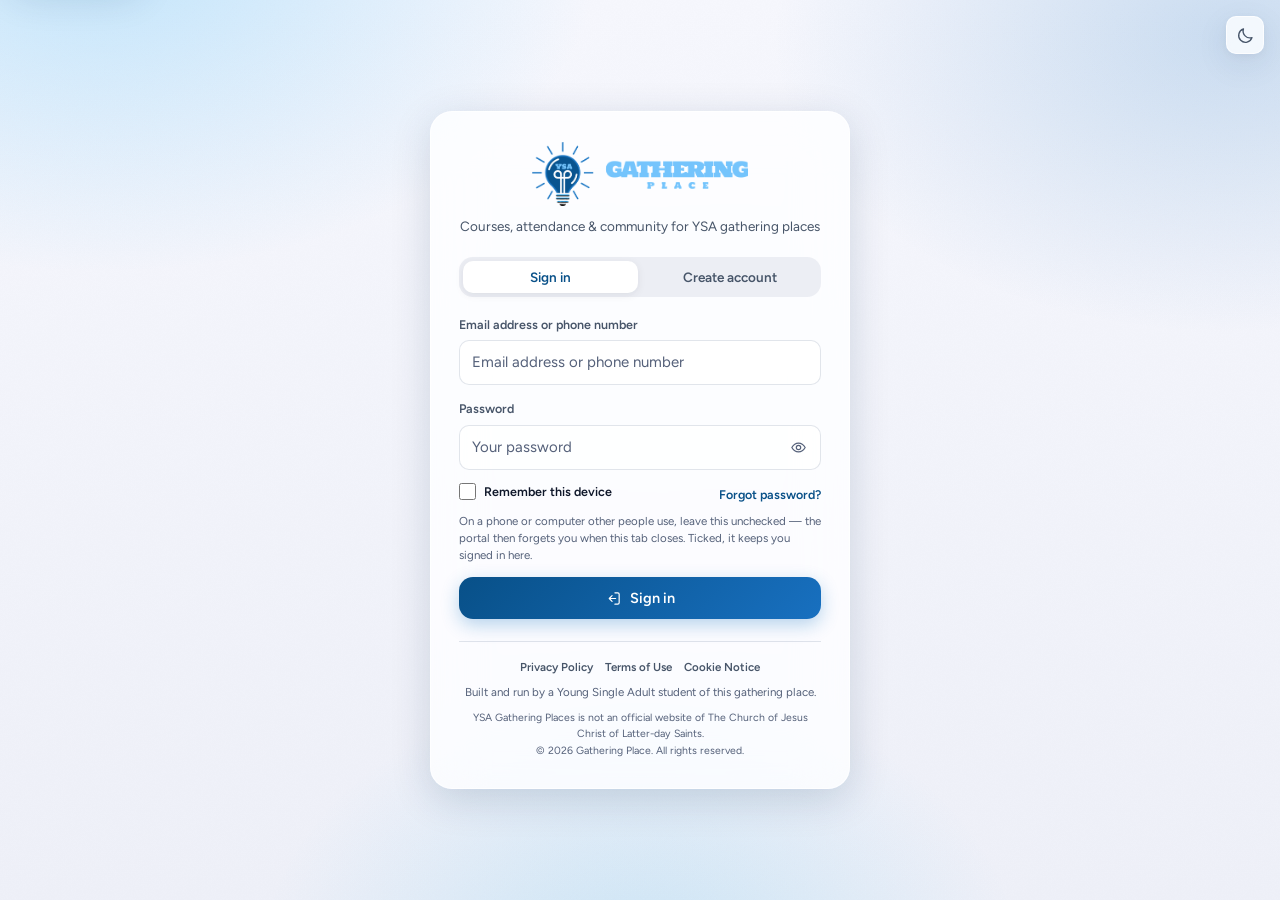
==== commit a513933a: "Gathering Place app, 2026-10-26 18:26 - app/index.html" ====
--- a/app/index.html
+++ b/app/index.html
@@ -13,12 +13,13 @@
        address of this document never moves while it is open. -->
   <link rel="manifest" href="manifest.webmanifest" />
   <link rel="apple-touch-icon" href="assets/img/icons/apple-touch-icon.png" />
+  <meta name="mobile-web-app-capable" content="yes" />
   <meta name="apple-mobile-web-app-capable" content="yes" />
   <meta name="apple-mobile-web-app-status-bar-style" content="default" />
   <meta name="apple-mobile-web-app-title" content="Gathering Place" />
-  <script src="assets/js/theme.js?v=101"></script>
-  <link rel="icon" type="image/png" href="assets/img/logo.png?v=101" />
-  <link rel="stylesheet" href="assets/css/style.css?v=101" />
+  <script src="assets/js/theme.js?v=118"></script>
+  <link rel="icon" type="image/png" href="assets/img/logo.png?v=118" />
+  <link rel="stylesheet" href="assets/css/style.css?v=118" />
 </head>
 <body>
   <!-- The horizon of a screen that is still arriving. It sits above everything and
@@ -32,32 +33,38 @@
   <div id="announce" class="sr-only" aria-live="polite" aria-atomic="true"></div>
   <!-- The QR decoder loads on demand from qr.js — only the check-in camera reads codes. -->
   <script src="assets/js/vendor/qrcode.min.js"></script>
-  <script src="assets/js/api.js?v=101"></script>
-  <script src="assets/js/ui.js?v=101"></script>
-  <script src="assets/js/context.js?v=101"></script>
+  <script src="assets/js/api.js?v=118"></script>
+  <script src="assets/js/ui.js?v=118"></script>
+  <script src="assets/js/context.js?v=118"></script>
   <!-- The bell is loaded with the shell rather than as a page: the bar carries it on every
        screen, and it is the one widget that keeps working between pages. -->
-  <script src="assets/js/notify.js?v=101"></script>
-  <script src="assets/js/qr.js?v=101"></script>
-  <script src="assets/js/pages/legal.js?v=101"></script>
-  <script src="assets/js/pages/auth.js?v=101"></script>
-  <script src="assets/js/pages/dashboard.js?v=101"></script>
-  <script src="assets/js/pages/classes.js?v=101"></script>
-  <script src="assets/js/pages/messages.js?v=101"></script>
-  <script src="assets/js/pages/certdesign.js?v=101"></script>
+  <script src="assets/js/notify.js?v=118"></script>
+  <script src="assets/js/qr.js?v=118"></script>
+  <script src="assets/js/pages/legal.js?v=118"></script>
+  <script src="assets/js/pages/auth.js?v=118"></script>
+  <script src="assets/js/pages/dashboard.js?v=118"></script>
+  <script src="assets/js/pages/classes.js?v=118"></script>
+  <script src="assets/js/pages/messages.js?v=118"></script>
+  <script src="assets/js/pages/certdesign.js?v=118"></script>
   <!-- The certificate screen is a page of its own now, so it loads with the router that
        names it and the page that offers the places to choose from. -->
-  <script src="assets/js/pages/certificates.js?v=101"></script>
-  <script src="assets/js/pages/stake.js?v=101"></script>
-  <script src="assets/js/pages/courses.js?v=101"></script>
-  <script src="assets/js/pages/attendance.js?v=101"></script>
-  <script src="assets/js/pages/profile.js?v=101"></script>
-  <script src="assets/js/pages/record.js?v=101"></script>
-  <script src="assets/js/pages/checkin.js?v=101"></script>
-  <script src="assets/js/pages/analytics.js?v=101"></script>
-  <script src="assets/js/pages/study.js?v=101"></script>
-  <script src="assets/js/pages/admin.js?v=101"></script>
-  <script src="assets/js/pwa.js?v=101"></script>
-  <script src="assets/js/app.js?v=101"></script>
+  <script src="assets/js/pages/certificates.js?v=118"></script>
+  <script src="assets/js/pages/stake.js?v=118"></script>
+  <script src="assets/js/pages/courses.js?v=118"></script>
+  <!-- The marking sheet is one piece of work with two doors: the class a teacher
+       runs, and the Attendance tab that lists every sitting still waiting for a
+       mark. It is loaded before both of them. -->
+  <script src="assets/js/marksheet.js?v=118"></script>
+  <script src="assets/js/pages/attendance.js?v=118"></script>
+  <script src="assets/js/pages/marking.js?v=118"></script>
+  <script src="assets/js/pages/students.js?v=118"></script>
+  <script src="assets/js/pages/profile.js?v=118"></script>
+  <script src="assets/js/pages/record.js?v=118"></script>
+  <script src="assets/js/pages/checkin.js?v=118"></script>
+  <script src="assets/js/pages/analytics.js?v=118"></script>
+  <script src="assets/js/pages/study.js?v=118"></script>
+  <script src="assets/js/pages/admin.js?v=118"></script>
+  <script src="assets/js/pwa.js?v=118"></script>
+  <script src="assets/js/app.js?v=118"></script>
 </body>
 </html>
--- a/app/assets/css/style.css
+++ b/app/assets/css/style.css
@@ -20,35 +20,35 @@
   font-style: normal;
   font-weight: 600;
   font-display: swap;
-  src: url("../fonts/gabarito-600.woff2?v=97") format("woff2");
+  src: url("../fonts/gabarito-600.woff2?v=117") format("woff2");
 }
 @font-face {
   font-family: "Gabarito";
   font-style: normal;
   font-weight: 700;
   font-display: swap;
-  src: url("../fonts/gabarito-700.woff2?v=97") format("woff2");
+  src: url("../fonts/gabarito-700.woff2?v=117") format("woff2");
 }
 @font-face {
   font-family: "Figtree";
   font-style: normal;
   font-weight: 400;
   font-display: swap;
-  src: url("../fonts/figtree-400.woff2?v=97") format("woff2");
+  src: url("../fonts/figtree-400.woff2?v=117") format("woff2");
 }
 @font-face {
   font-family: "Figtree";
   font-style: normal;
   font-weight: 600;
   font-display: swap;
-  src: url("../fonts/figtree-600.woff2?v=97") format("woff2");
+  src: url("../fonts/figtree-600.woff2?v=117") format("woff2");
 }
 @font-face {
   font-family: "Figtree";
   font-style: normal;
   font-weight: 700;
   font-display: swap;
-  src: url("../fonts/figtree-700.woff2?v=97") format("woff2");
+  src: url("../fonts/figtree-700.woff2?v=117") format("woff2");
 }
 
 :root {
@@ -277,6 +277,34 @@
   box-shadow: var(--shadow-1);
 }
 
+/* ---------------- The horizon ----------------
+   A screen that is still arriving says so with a line across the top, not with a blank
+   page: the thin edge is the same two pixels the rest of the shell uses, and the sweep is
+   slow enough to read as waiting rather than as decoration. It takes no taps and has no
+   words of its own — a screen reader is already told when the page changes. */
+.progress {
+  position: fixed; top: 0; left: 0; right: 0; height: 2px; z-index: 120;
+  pointer-events: none; opacity: 0; transition: opacity .18s;
+}
+.progress.on { opacity: 1; }
+.progress.on::before {
+  content: ""; display: block; height: 100%; width: 38%;
+  background: linear-gradient(90deg, transparent, var(--accent), var(--accent-2), transparent);
+  animation: horizon 1.15s ease-in-out infinite;
+}
+@keyframes horizon {
+  from { transform: translateX(-100%); }
+  to   { transform: translateX(320%); }
+}
+@media (prefers-reduced-motion: reduce) {
+  /* A line that marches across the top is motion, and some people have asked not to be
+     shown it. The line still says work is out; it just holds still. */
+  .progress.on::before {
+    width: 100%; transform: none; animation: none;
+    background: var(--accent); opacity: .7;
+  }
+}
+
 /* ---------------- Top bar ---------------- */
 .topbar {
   position: sticky; top: 0; z-index: 40;
@@ -439,7 +467,15 @@
 }
 .sec-title { margin: var(--sp-22) var(--sp-2) var(--sp-10); }
 
+/* A quiet label over one part of a list — what is still to come, what has already been.
+   It says which half of the list you are looking at without competing with the heading
+   above it for attention. */
+.group-label { font-size: var(--t-ui); font-weight: 600; color: var(--ink-2);
+               margin: var(--sp-16) var(--sp-2) var(--sp-8); }
+
 .stat-grid { display: grid; grid-template-columns: repeat(2, 1fr); gap: var(--sp-12); }
+/* A student sees three figures, not four: a roster to fill in is not theirs to do. */
+.stat-grid.three { grid-template-columns: repeat(3, 1fr); }
 .stat {
   background: var(--surface);
   border: 1px solid var(--hairline); border-radius: var(--r-md);
@@ -471,6 +507,14 @@
 .field { margin-bottom: var(--sp-14); }
 .row { display: flex; gap: var(--sp-10); }
 .row > * { flex: 1; min-width: 0; }
+/* A row that gives way. Three boxes side by side on a phone cut the words inside them
+   off, so on a narrow screen each box takes a line of its own and the button follows
+   them down. On a wide screen there is room for all three and nothing changes. */
+@media (max-width: 640px) {
+  .row.give { flex-wrap: wrap; }
+  .row.give > * { flex: 1 1 100%; }
+  .row.give > *:last-child { flex: 0 0 auto; }
+}
 
 /* ---------------- Buttons ---------------- */
 .btn {
@@ -513,6 +557,28 @@
   border-left: 1px solid var(--hairline); }
 .list-item.sub .title { font-weight: 600; font-size: var(--t-ui); }
 .list-item.sub .meta { font-size: var(--t-fine); }
+
+/* A class row: the picture and the name of the class, the facts under them, then the
+   marks and the buttons on a line of their own. Holding all of it on one line squeezes
+   the name of a class to a single word wide and pushes the facts off the edge, which
+   is how a title stops being readable on a phone. */
+.class-card { padding: var(--sp-12) var(--sp-2); border-bottom: 1px solid var(--hairline); }
+.class-card:last-child { border-bottom: none; }
+.class-card.is-today { background: linear-gradient(90deg, var(--accent-soft), transparent 55%);
+                       border-radius: var(--r-sm); }
+.class-card-head { display: flex; align-items: flex-start; gap: var(--sp-12); }
+.class-card-head .grow { flex: 1; min-width: 0; }
+.class-card-head .title { font-family: var(--font-display); font-weight: 600;
+                           font-size: var(--t-body); letter-spacing: -.006em; }
+.class-card-head .meta { font-size: var(--t-meta); color: var(--ink-2); }
+.class-card-foot { display: flex; align-items: center; justify-content: space-between;
+                   gap: var(--sp-10); flex-wrap: wrap; margin-top: var(--sp-10);
+                   padding-top: var(--sp-10); border-top: 1px solid var(--hairline); }
+.class-card-marks { display: flex; gap: var(--sp-6); flex-wrap: wrap; align-items: center; }
+/* A list of people separates them from each other, not from what comes after: the line
+   belongs between two rows, so the last one carries none. */
+.class-card.sep-top { border-bottom: none; }
+.class-card.sep-top + .class-card.sep-top { border-top: 1px solid var(--hairline); }
 table { width: 100%; border-collapse: collapse; font-size: var(--t-ui); }
 th, td { text-align: left; padding: var(--sp-10) var(--sp-8); border-bottom: 1px solid var(--hairline); }
 th { font-size: var(--t-micro); font-weight: 600; letter-spacing: .06em; text-transform: uppercase; color: var(--ink-fine); }
@@ -636,6 +702,74 @@
            padding: 0; }
 .linkbtn:hover { text-decoration: underline; }
 
+/* The five ways into an account. The form used to ask a dropdown, then a second dropdown
+   inside it; these are the same two questions with nothing hidden behind a tap. Four of
+   them join a place that exists and sit as a pair of pairs; the fifth starts one and
+   gets its own full-width line under an "or". */
+.choice-set { border: none; padding: 0; margin: 0 0 var(--sp-16); min-width: 0; }
+.choice-legend { padding: 0; margin-bottom: var(--sp-10); font-size: var(--t-meta);
+                 font-weight: 600; color: var(--ink); }
+.choice-grid { display: grid; grid-template-columns: 1fr 1fr; gap: var(--sp-8); }
+@media (max-width: 420px) { .choice-grid { grid-template-columns: 1fr; } }
+.choice { position: relative; display: block; cursor: pointer; }
+/* The radio is the control — it keeps the arrow keys, the focus ring's owner and the
+   screen reader's "2 of 5" — while the face beside it is the thing a person sees. */
+.choice input { position: absolute; width: 1px; height: 1px; margin: 0; opacity: 0;
+                pointer-events: none; }
+.choice-face {
+  display: flex; align-items: flex-start; gap: var(--sp-10); height: 100%;
+  padding: var(--sp-10) var(--sp-12); border-radius: var(--r-md);
+  border: 1px solid var(--hairline); background: var(--surface);
+  transition: border-color .15s, background .15s, box-shadow .15s, transform .15s;
+}
+.choice:hover .choice-face { border-color: var(--accent-line); transform: translateY(-1px); }
+.choice input:checked + .choice-face {
+  border-color: var(--accent-line); background: var(--accent-soft);
+  box-shadow: 0 0 0 3px var(--accent-soft);
+}
+.choice input:focus-visible + .choice-face { outline: 2px solid var(--accent); outline-offset: 2px; }
+.choice-face .ic {
+  flex: none; width: 30px; height: 30px; border-radius: var(--r-sm); display: grid;
+  place-items: center; background: var(--accent-soft); color: var(--accent);
+  transition: background .15s, color .15s;
+}
+.choice input:checked + .choice-face .ic { background: var(--accent); color: var(--on-accent); }
+.choice-face .tx { min-width: 0; display: flex; flex-direction: column; gap: 1px; padding-top: 1px; }
+.choice-face b { font-family: var(--font-display); font-size: var(--t-ui); font-weight: 600;
+                 letter-spacing: -.005em; color: var(--ink); line-height: 1.25; }
+.choice-face small { font-size: var(--t-fine); color: var(--ink-2); line-height: 1.35; }
+.choice.wide { margin-top: var(--sp-8); }
+.choice.wide .choice-face { align-items: center; }
+.choice-or { display: flex; align-items: center; gap: var(--sp-10); margin-top: var(--sp-14);
+             font-size: var(--t-micro); font-weight: 600; letter-spacing: .08em;
+             text-transform: uppercase; color: var(--ink-fine); }
+.choice-or::before, .choice-or::after {
+  content: ""; flex: 1; height: 1px; background: var(--hairline);
+}
+
+/* The join sheet: the code, the address it carries, and the two ways to take it away.
+   The plate stays white in both settings — see .qr-box — and the picture is drawn at
+   320px and shown at 212px, so the PNG a leader saves is sharp enough to print. */
+/* Two classes, because .qr-box itself comes later in this sheet: the plate is centred as
+   a block of its own, so the address and the buttons underneath read as one card. */
+.qr-box.qr-join { display: block; width: max-content; margin: 0 auto;
+                  padding: var(--sp-14); }
+/* The vendor draws on a canvas and then shows the same picture as an img, so both are
+   sized: a rule naming only the canvas leaves the visible img at the 320 it was drawn
+   at, which pushes the sheet wider than the phone it is being read on. */
+.qr-join canvas, .qr-join img { width: 212px; height: 212px; }
+.qr-title { font-family: var(--font-display); font-weight: 700; font-size: var(--t-body);
+            text-align: center; margin-top: var(--sp-12); }
+.qr-url { margin: var(--sp-10) 0 var(--sp-12); padding: var(--sp-10) var(--sp-12);
+          border-radius: var(--r-sm); background: var(--track); font-size: var(--t-fine);
+          color: var(--ink-2); overflow-wrap: anywhere; text-align: center; }
+.qr-btns { display: flex; gap: var(--sp-8); justify-content: center; flex-wrap: wrap; }
+.qr-note { font-size: var(--t-fine); color: var(--ink-fine); line-height: 1.5;
+           margin-top: var(--sp-12); text-align: center; }
+.qr-warn { display: flex; gap: var(--sp-10); padding: var(--sp-12); border-radius: var(--r-md);
+           background: var(--warn-bg); font-size: var(--t-fine); line-height: 1.5; }
+.qr-warn svg { flex: none; color: var(--warn-ink); margin-top: 1px; }
+
 /* ---------------- Modal ---------------- */
 .modal-backdrop {
   position: fixed; inset: 0; z-index: 80;
@@ -790,6 +924,7 @@
   .topbar { padding-left: calc(var(--rail-w) + var(--sp-24)); }
   .container { margin-left: var(--rail-w); max-width: 1180px; padding: var(--sp-30) var(--sp-32) var(--sp-56); }
   .stat-grid { grid-template-columns: repeat(4, 1fr); }
+  .stat-grid.three { grid-template-columns: repeat(3, 1fr); }
 }
 
 .side-brand { display: flex; align-items: center; padding: var(--sp-2) var(--sp-6) var(--sp-6); }
@@ -888,6 +1023,7 @@
   .container { padding: var(--sp-30) var(--sp-26) var(--sp-120); }
   .topbar { padding: var(--sp-12) var(--sp-26); }
   .stat-grid { grid-template-columns: repeat(4, 1fr); }
+  .stat-grid.three { grid-template-columns: repeat(3, 1fr); }
 }
 
 /* ---- QR check-in ---- */
@@ -1435,11 +1571,15 @@
 .cd-next { display: flex; gap: var(--sp-8); align-items: center; margin-top: var(--sp-14); font-size: var(--t-ui);
            font-weight: 600; color: var(--accent); }
 .cd-next svg { flex: none; }
+/* A sitting called off is news, not a call to action: it reads in the quiet ink so it is
+   not mistaken for the day the class is on. */
+.cd-next.off { color: var(--ink-2); }
 /* The held sittings are the same rows as the coming ones, just looked at from the other
    side of today — so they get a divider rather than a second card. */
 .cd-sub { font-size: var(--t-micro); font-weight: 600; letter-spacing: .07em; text-transform: uppercase;
           color: var(--ink-fine); margin: var(--sp-16) 0 0; padding-top: var(--sp-14);
           border-top: 1px solid var(--hairline); }
+.cd-sub.first { margin-top: 0; padding-top: 0; border-top: none; }
 .cd-copy { font-size: var(--t-ui); color: var(--ink-2); line-height: 1.6; max-width: 66ch; }
 .cd-copy + .actions { margin-top: var(--sp-14); }
 
@@ -1473,7 +1613,7 @@
 /* The two taps that reach the person. They sit under the name rather than out at the end
    of the row with the paperwork, because a number belongs to the person it rings. */
 .rsr-contacts { display: flex; flex-wrap: wrap; gap: var(--sp-6); margin-top: var(--sp-8); }
-.rsr-contacts .btn { font-size: var(--t-meta); }
+.rsr-contacts .btn { font-size: var(--t-meta); white-space: nowrap; }
 
 /* ---------------- Night setting, where a token cannot reach ---------------- */
 /* The mark is printed in the brand blues. On a dark plate the navy half of it
@@ -1539,9 +1679,8 @@
 .cert-head-line { display: flex; flex-direction: column; gap: var(--sp-4); margin-bottom: var(--sp-4); }
 .cert-head-name { font-family: var(--font-display); font-size: var(--t-title);
                   font-weight: 700; letter-spacing: -.012em; color: var(--ink); }
-.cert-head-meta { display: flex; flex-wrap: wrap; gap: var(--sp-6); align-items: baseline;
+.cert-head-meta { display: flex; flex-direction: column; gap: var(--sp-2);
                   font-size: var(--t-meta); color: var(--ink-fine); }
-.cert-sep { color: var(--ink-3); }
 .cert-loading { padding: var(--sp-18); font-size: var(--t-ui); color: var(--ink-2); }
 
 /* Advice that only appears when there is something to advise about — a new sheet of a
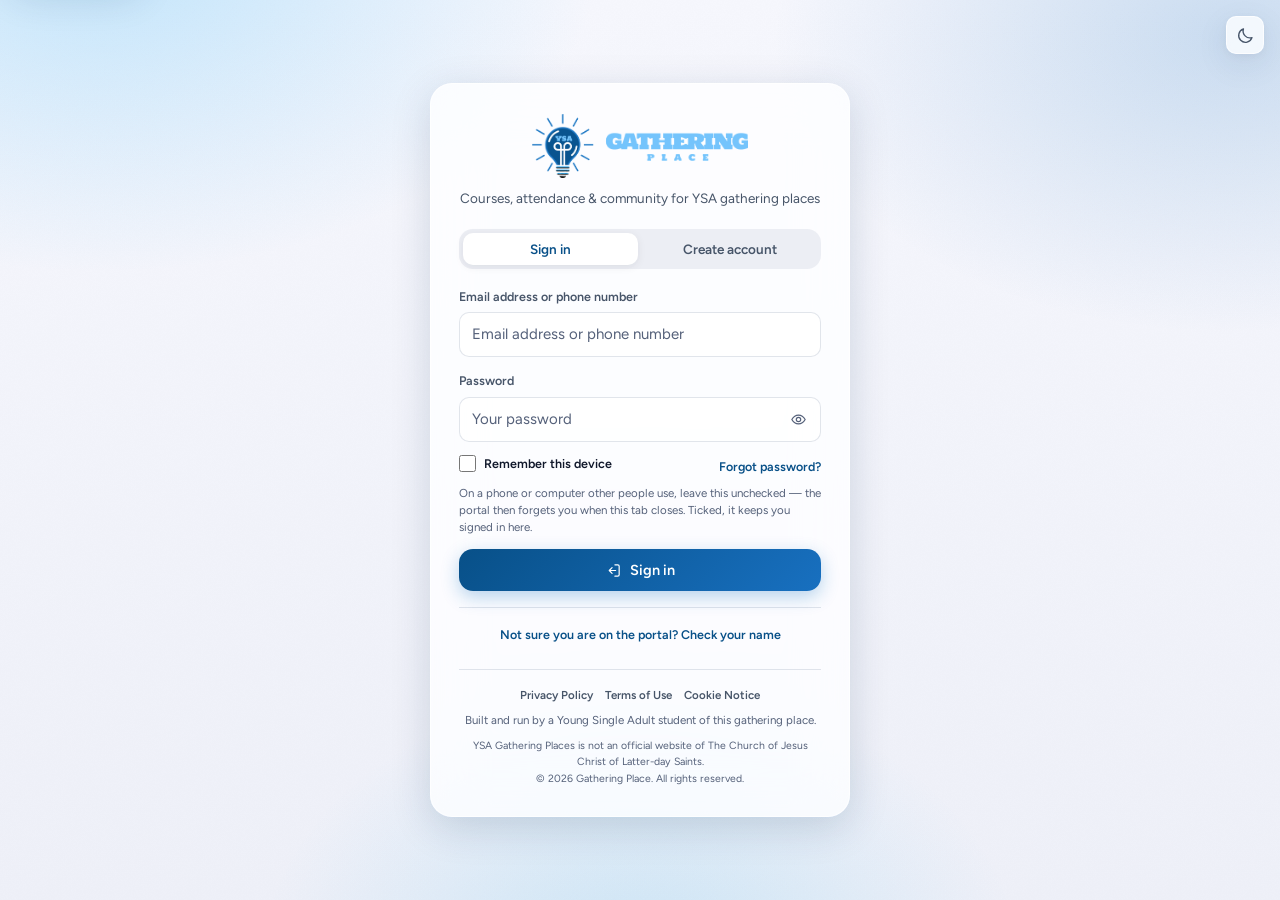
==== commit d516ec5f: "Gathering Place app, 2026-10-26 18:50" ====
--- a/app/index.html
+++ b/app/index.html
@@ -9,7 +9,7 @@
        top of its own domain, where "assets/..." lands on /assets/...; the fixed public
        page serves the same file from a folder of its own, where the same word lands one
        level down. Rooted paths would point at the wrong place in one of the two, and a
-       relative path is correct in both because the app changes screens by hash — the
+       relative path is correct in both because the app changes screens by hash - the
        address of this document never moves while it is open. -->
   <link rel="manifest" href="manifest.webmanifest" />
   <link rel="apple-touch-icon" href="assets/img/icons/apple-touch-icon.png" />
@@ -27,11 +27,11 @@
   <div id="progress" class="progress" aria-hidden="true"></div>
   <a class="skip-link" href="#main">Skip to content</a>
   <div id="app">
-    <div class="splash">Loading Gathering Place…</div>
+    <div class="splash">Loading Gathering Place.</div>
   </div>
   <div id="toast-host" aria-live="polite" aria-atomic="false"></div>
   <div id="announce" class="sr-only" aria-live="polite" aria-atomic="true"></div>
-  <!-- The QR decoder loads on demand from qr.js — only the check-in camera reads codes. -->
+  <!-- The QR decoder loads on demand from qr.js - only the check-in camera reads codes. -->
   <script src="assets/js/vendor/qrcode.min.js"></script>
   <script src="assets/js/api.js?v=118"></script>
   <script src="assets/js/ui.js?v=118"></script>
--- a/app/assets/css/style.css
+++ b/app/assets/css/style.css
@@ -20,35 +20,35 @@
   font-style: normal;
   font-weight: 600;
   font-display: swap;
-  src: url("../fonts/gabarito-600.woff2?v=117") format("woff2");
+  src: url("../fonts/gabarito-600.woff2?v=118") format("woff2");
 }
 @font-face {
   font-family: "Gabarito";
   font-style: normal;
   font-weight: 700;
   font-display: swap;
-  src: url("../fonts/gabarito-700.woff2?v=117") format("woff2");
+  src: url("../fonts/gabarito-700.woff2?v=118") format("woff2");
 }
 @font-face {
   font-family: "Figtree";
   font-style: normal;
   font-weight: 400;
   font-display: swap;
-  src: url("../fonts/figtree-400.woff2?v=117") format("woff2");
+  src: url("../fonts/figtree-400.woff2?v=118") format("woff2");
 }
 @font-face {
   font-family: "Figtree";
   font-style: normal;
   font-weight: 600;
   font-display: swap;
-  src: url("../fonts/figtree-600.woff2?v=117") format("woff2");
+  src: url("../fonts/figtree-600.woff2?v=118") format("woff2");
 }
 @font-face {
   font-family: "Figtree";
   font-style: normal;
   font-weight: 700;
   font-display: swap;
-  src: url("../fonts/figtree-700.woff2?v=117") format("woff2");
+  src: url("../fonts/figtree-700.woff2?v=118") format("woff2");
 }
 
 :root {
@@ -1261,6 +1261,48 @@
 }
 .picked .grow { flex: 1; min-width: 0; }
 
+/* The classes a person ticks while registering. Each one is a row that says when it
+   meets, where it meets and how many seats are left, because a class chosen blind is a
+   class somebody has to unpick later. */
+.cp { margin-bottom: var(--sp-16); }
+.cp-title { font-size: var(--t-meta); font-weight: 600; color: var(--ink-2); margin-bottom: var(--sp-6); }
+.cp-list { display: flex; flex-direction: column; gap: var(--sp-8); margin-top: var(--sp-10); }
+.cp-row {
+  display: flex; align-items: flex-start; gap: var(--sp-12); margin: 0; cursor: pointer;
+  padding: var(--sp-12) var(--sp-14); border-radius: var(--r-md);
+  border: 1px solid var(--hairline); background: var(--subcard-bg);
+  transition: border-color .15s, background .15s;
+}
+.cp-row:hover { border-color: var(--accent-line); }
+.cp-row:has(input:checked) { border-color: var(--accent-line); background: var(--accent-soft); }
+.cp-row input[type="checkbox"] {
+  flex: none; width: 18px; height: 18px; margin: 1px 0 0; accent-color: var(--accent);
+  cursor: pointer;
+}
+.cp-body { flex: 1; min-width: 0; }
+.cp-top { display: flex; align-items: baseline; justify-content: space-between; gap: var(--sp-12); }
+.cp-name { font-family: var(--font-display); font-size: var(--t-ui); font-weight: 600;
+           color: var(--ink); min-width: 0; }
+.cp-facts { font-size: var(--t-fine); color: var(--ink-2); margin-top: var(--sp-2); line-height: 1.4; }
+.cp-seats { flex: none; font-size: var(--t-fine); font-weight: 600; color: var(--accent);
+            font-variant-numeric: tabular-nums; }
+.cp-seats.full { color: var(--warn-ink); }
+
+/* The answer to "am I on the portal?" — one box, and the facts that go with it. */
+.rc-open { margin-top: var(--sp-16); padding-top: var(--sp-14); text-align: center;
+           border-top: 1px solid var(--hairline); }
+.rc { margin-top: var(--sp-16); }
+.rc-box { padding: var(--sp-14); border-radius: var(--r-md); border: 1px solid var(--hairline);
+          background: var(--subcard-bg); }
+.rc-box.found { border-color: var(--accent-line); background: var(--accent-soft); }
+.rc-title { font-family: var(--font-display); font-size: var(--t-ui); font-weight: 700;
+            color: var(--ink); }
+.rc-msg { font-size: var(--t-meta); color: var(--ink-2); line-height: 1.5; margin-top: var(--sp-6); }
+.rc-facts { margin-top: var(--sp-12); display: flex; flex-direction: column; gap: var(--sp-8); }
+.rc-fact { display: flex; gap: var(--sp-10); font-size: var(--t-meta); line-height: 1.45; }
+.rc-fact .k { flex: none; width: 92px; color: var(--ink-fine); font-weight: 600; }
+.rc-fact .v { flex: 1; min-width: 0; color: var(--ink); }
+
 /* How full a class is, in one line. */
 .meter { height: 6px; border-radius: 999px; background: var(--track);
          overflow: hidden; margin-top: var(--sp-8); }
